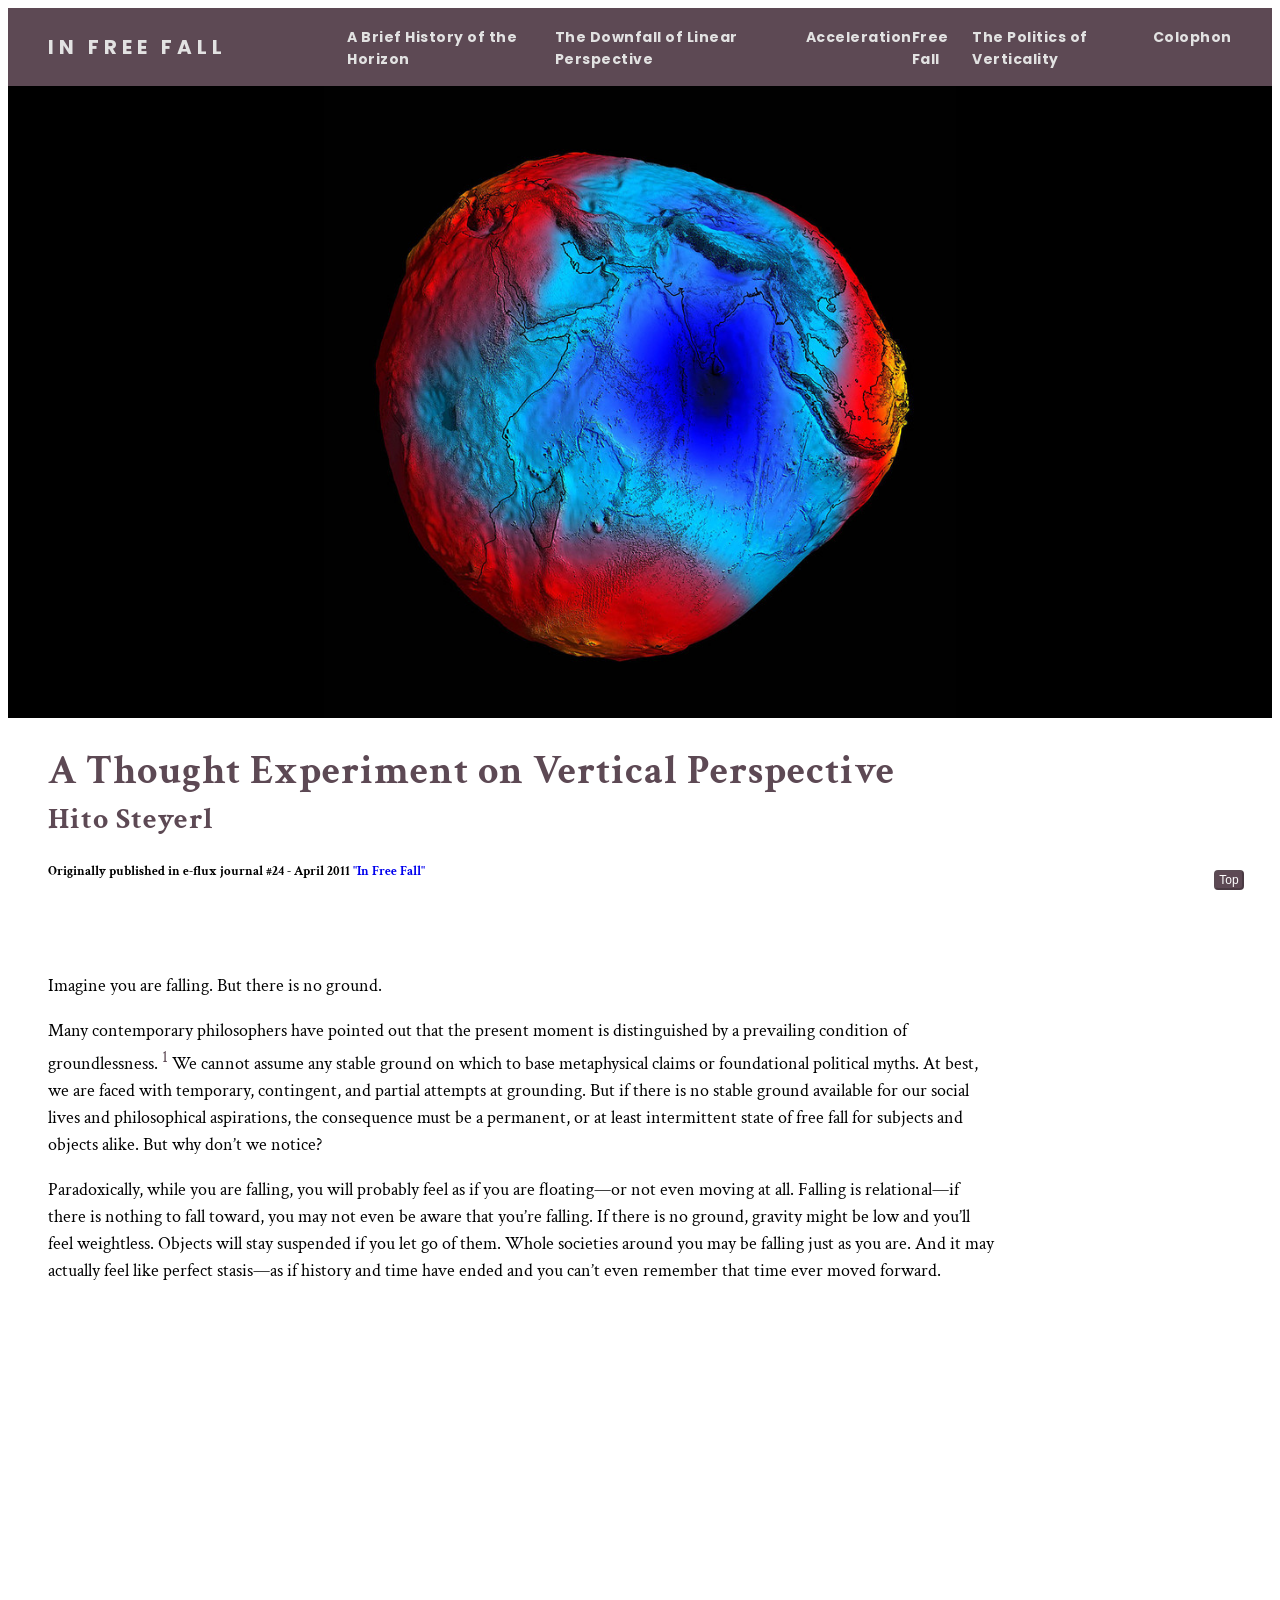
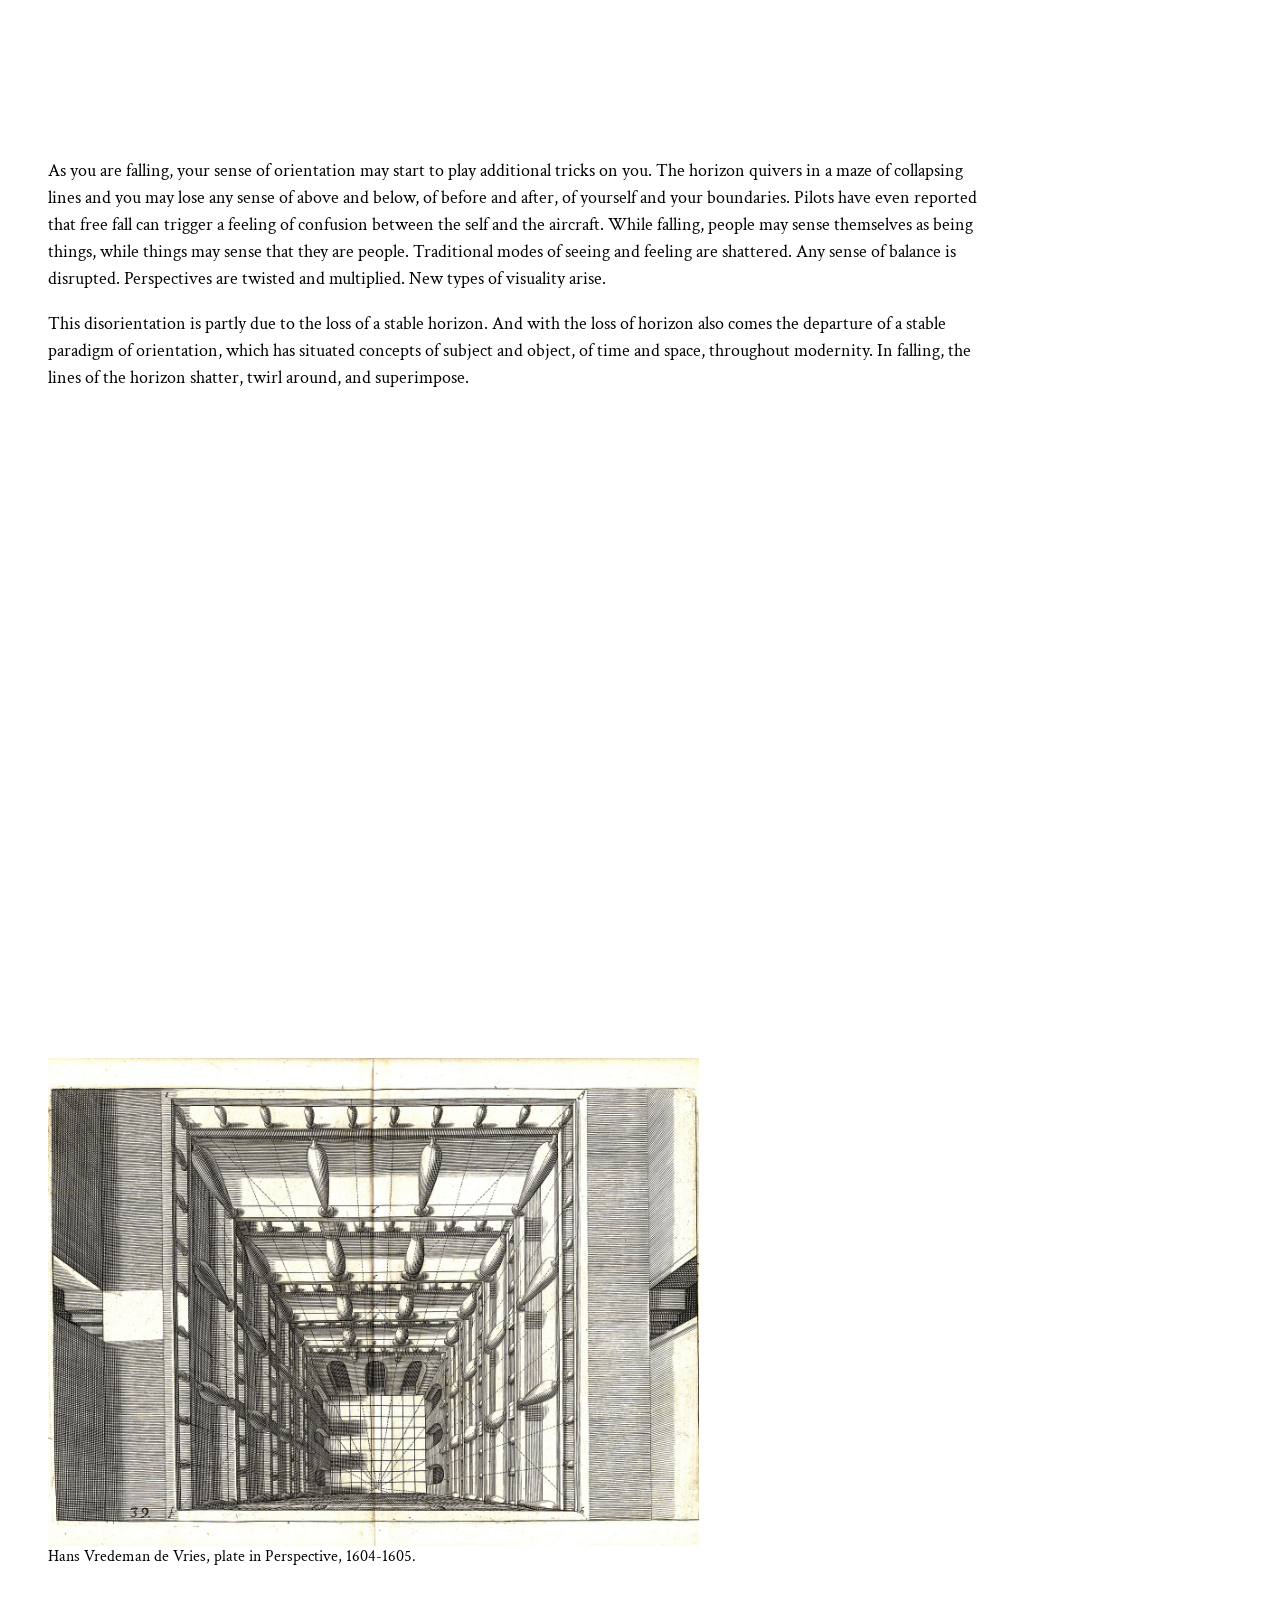
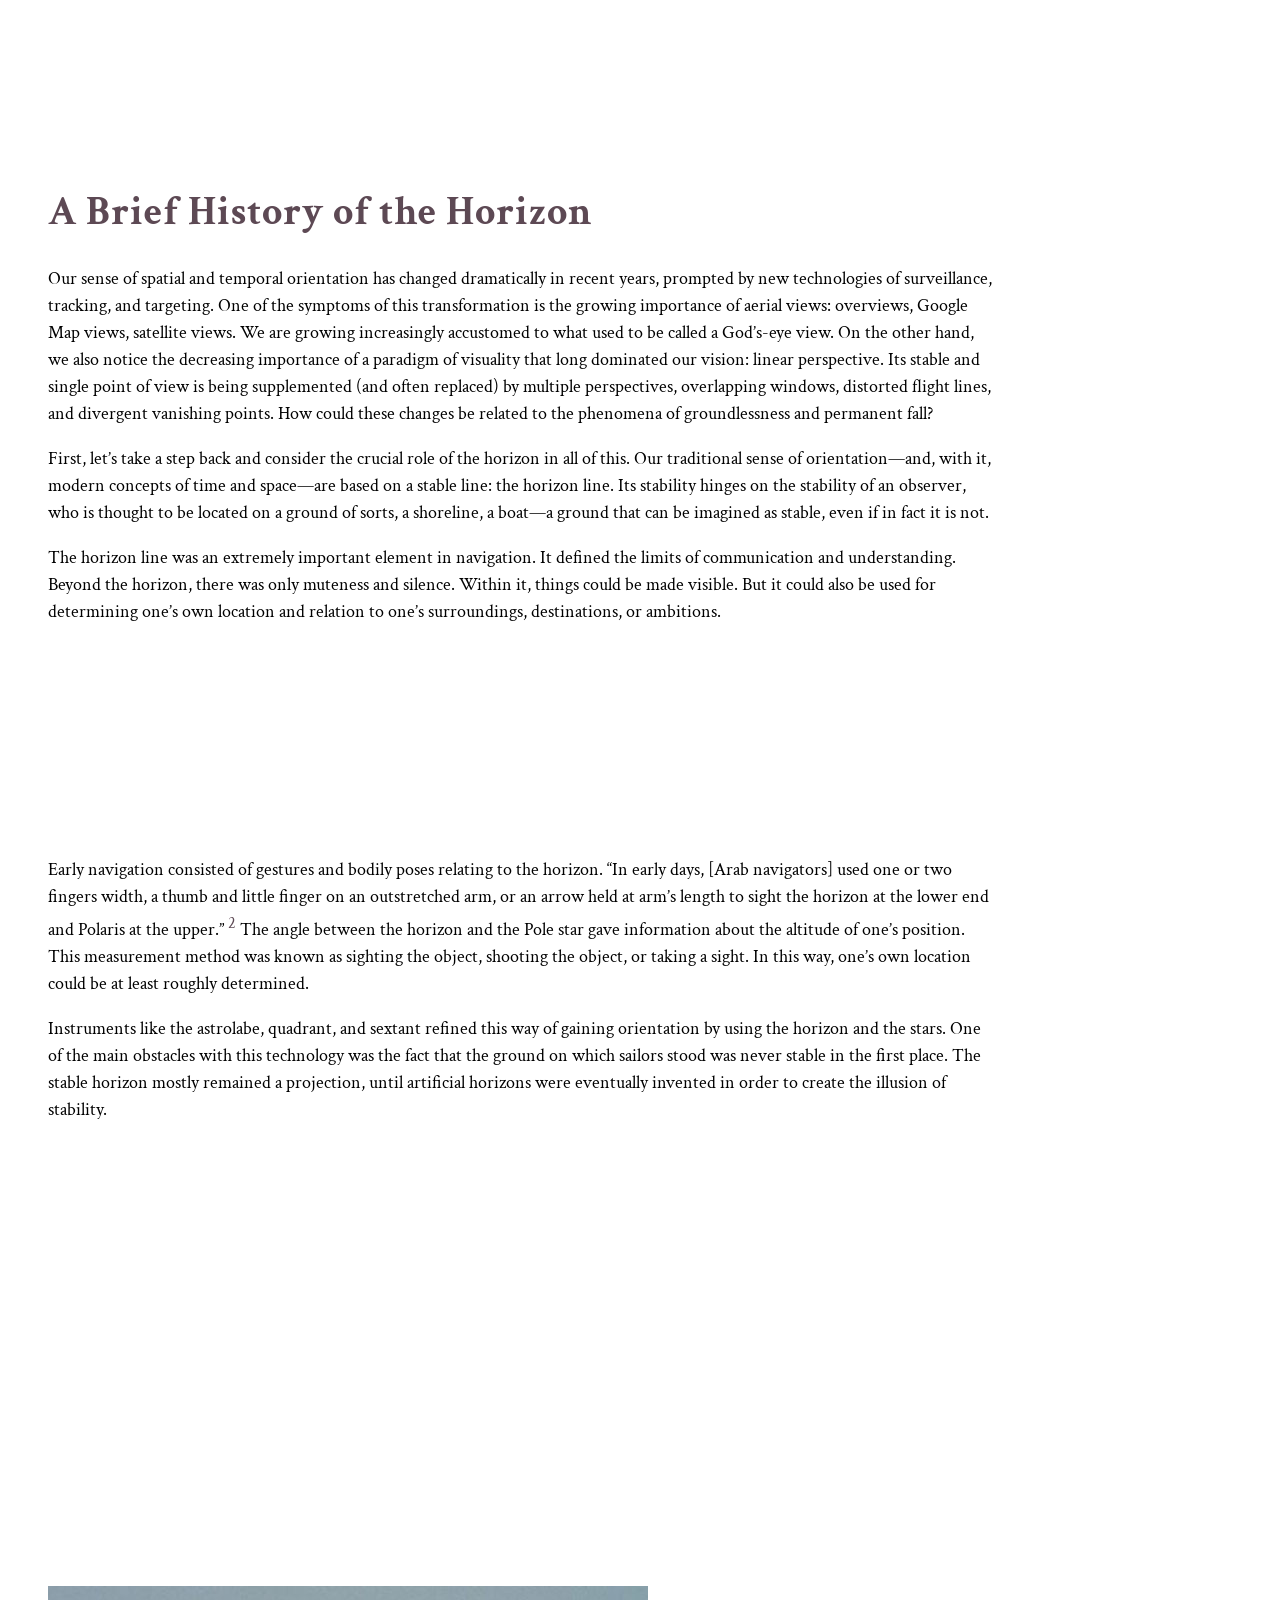
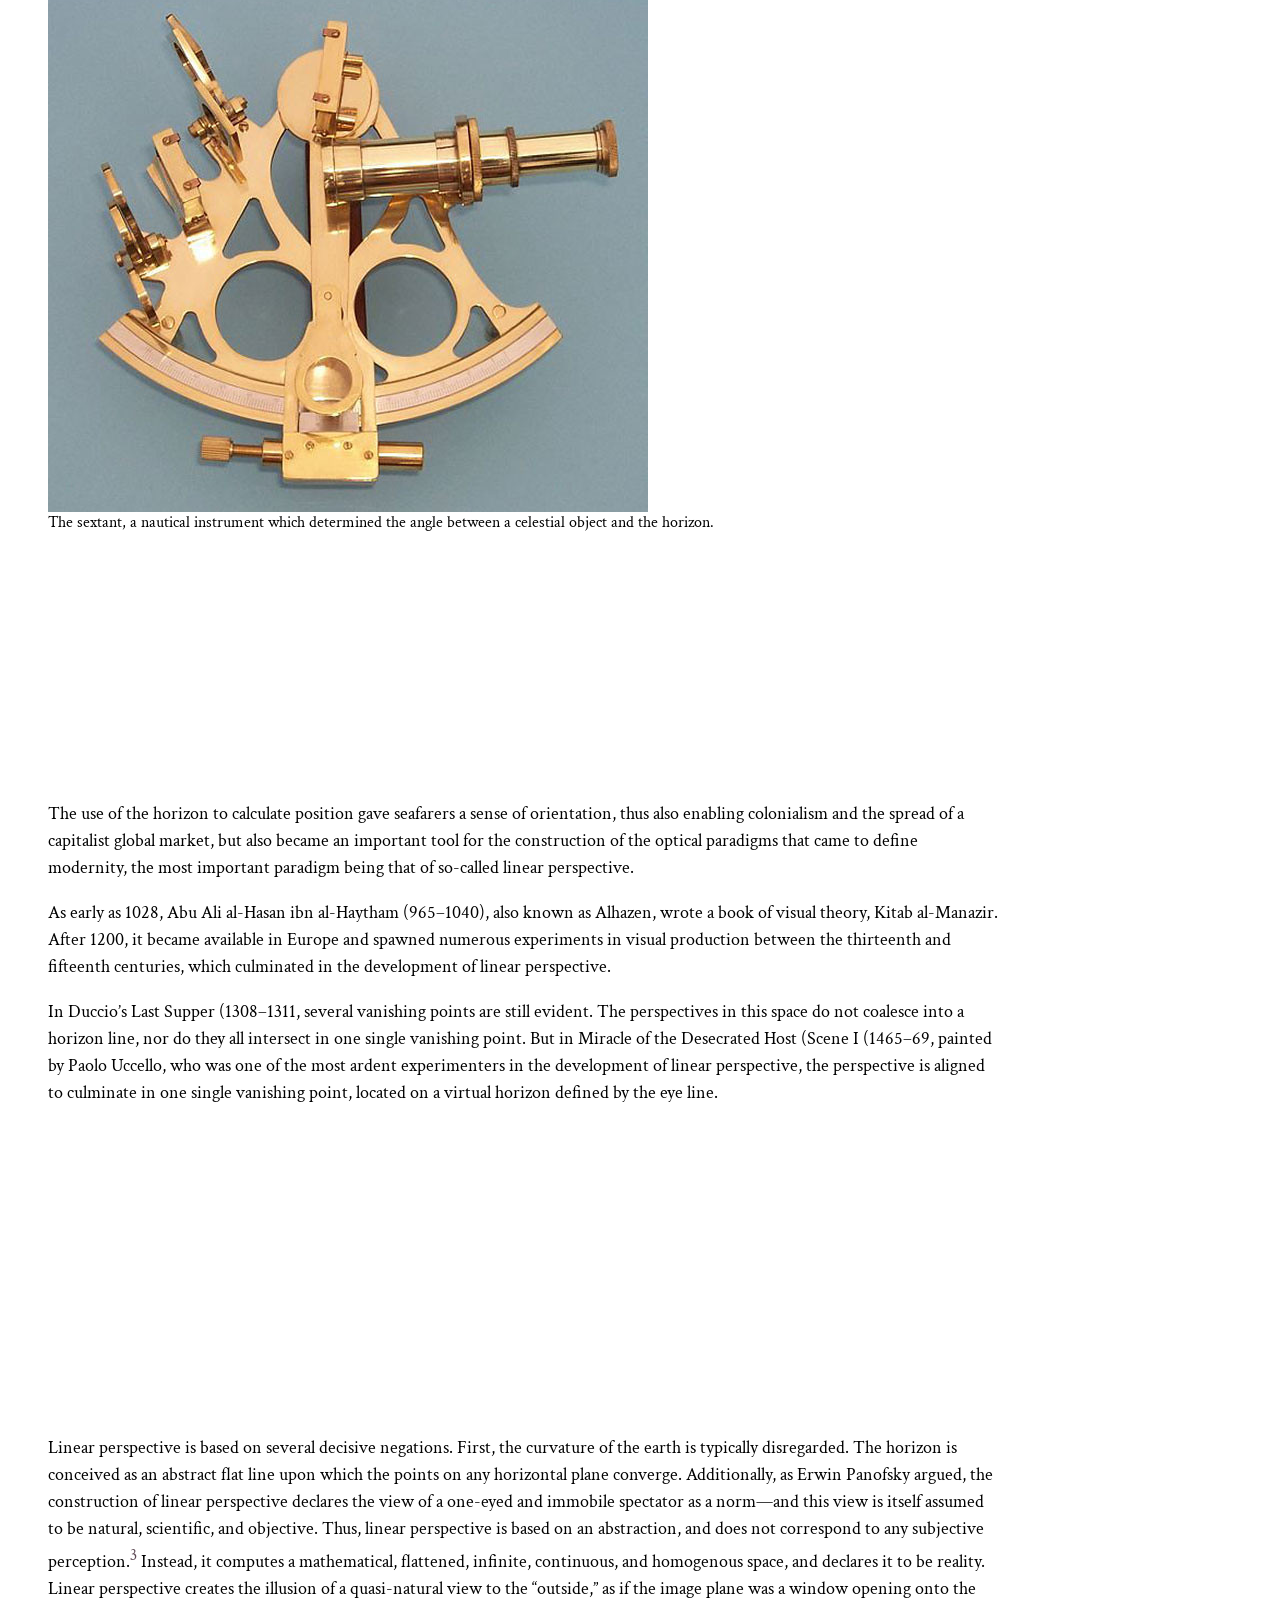
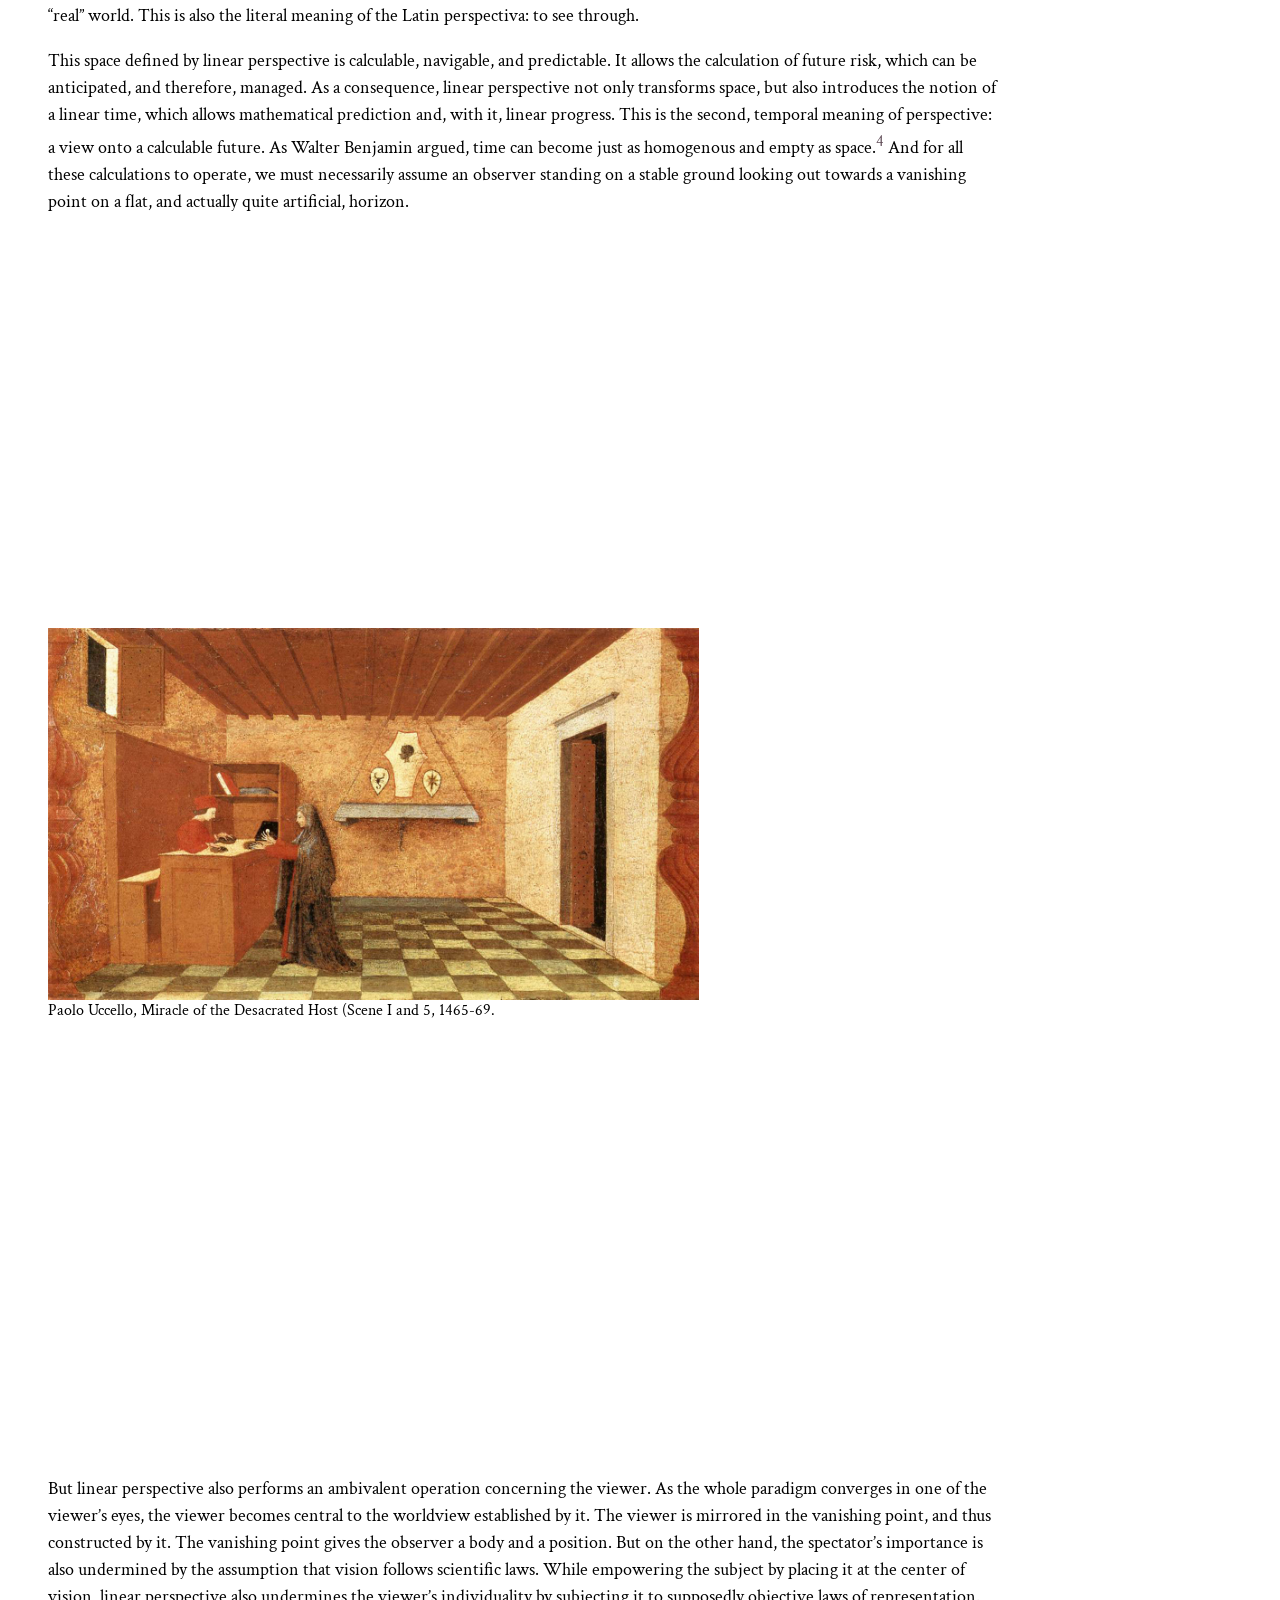
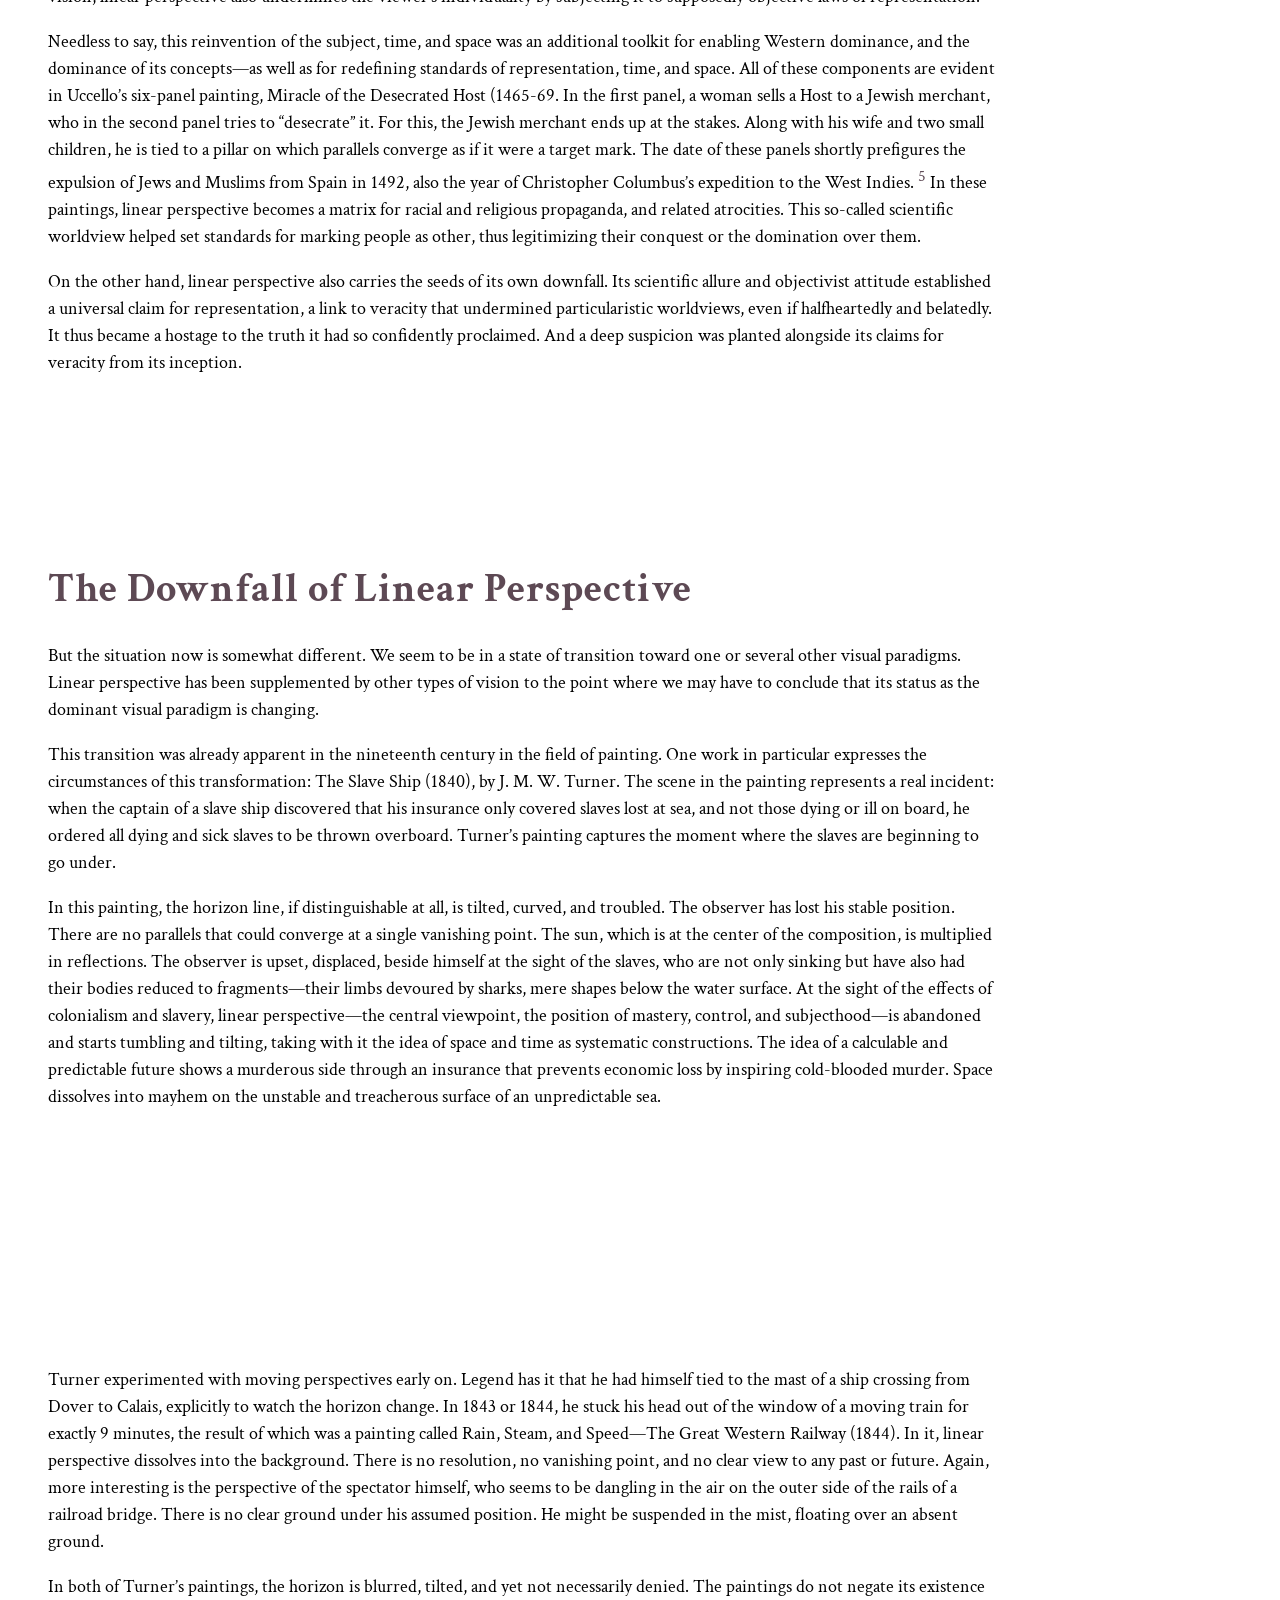
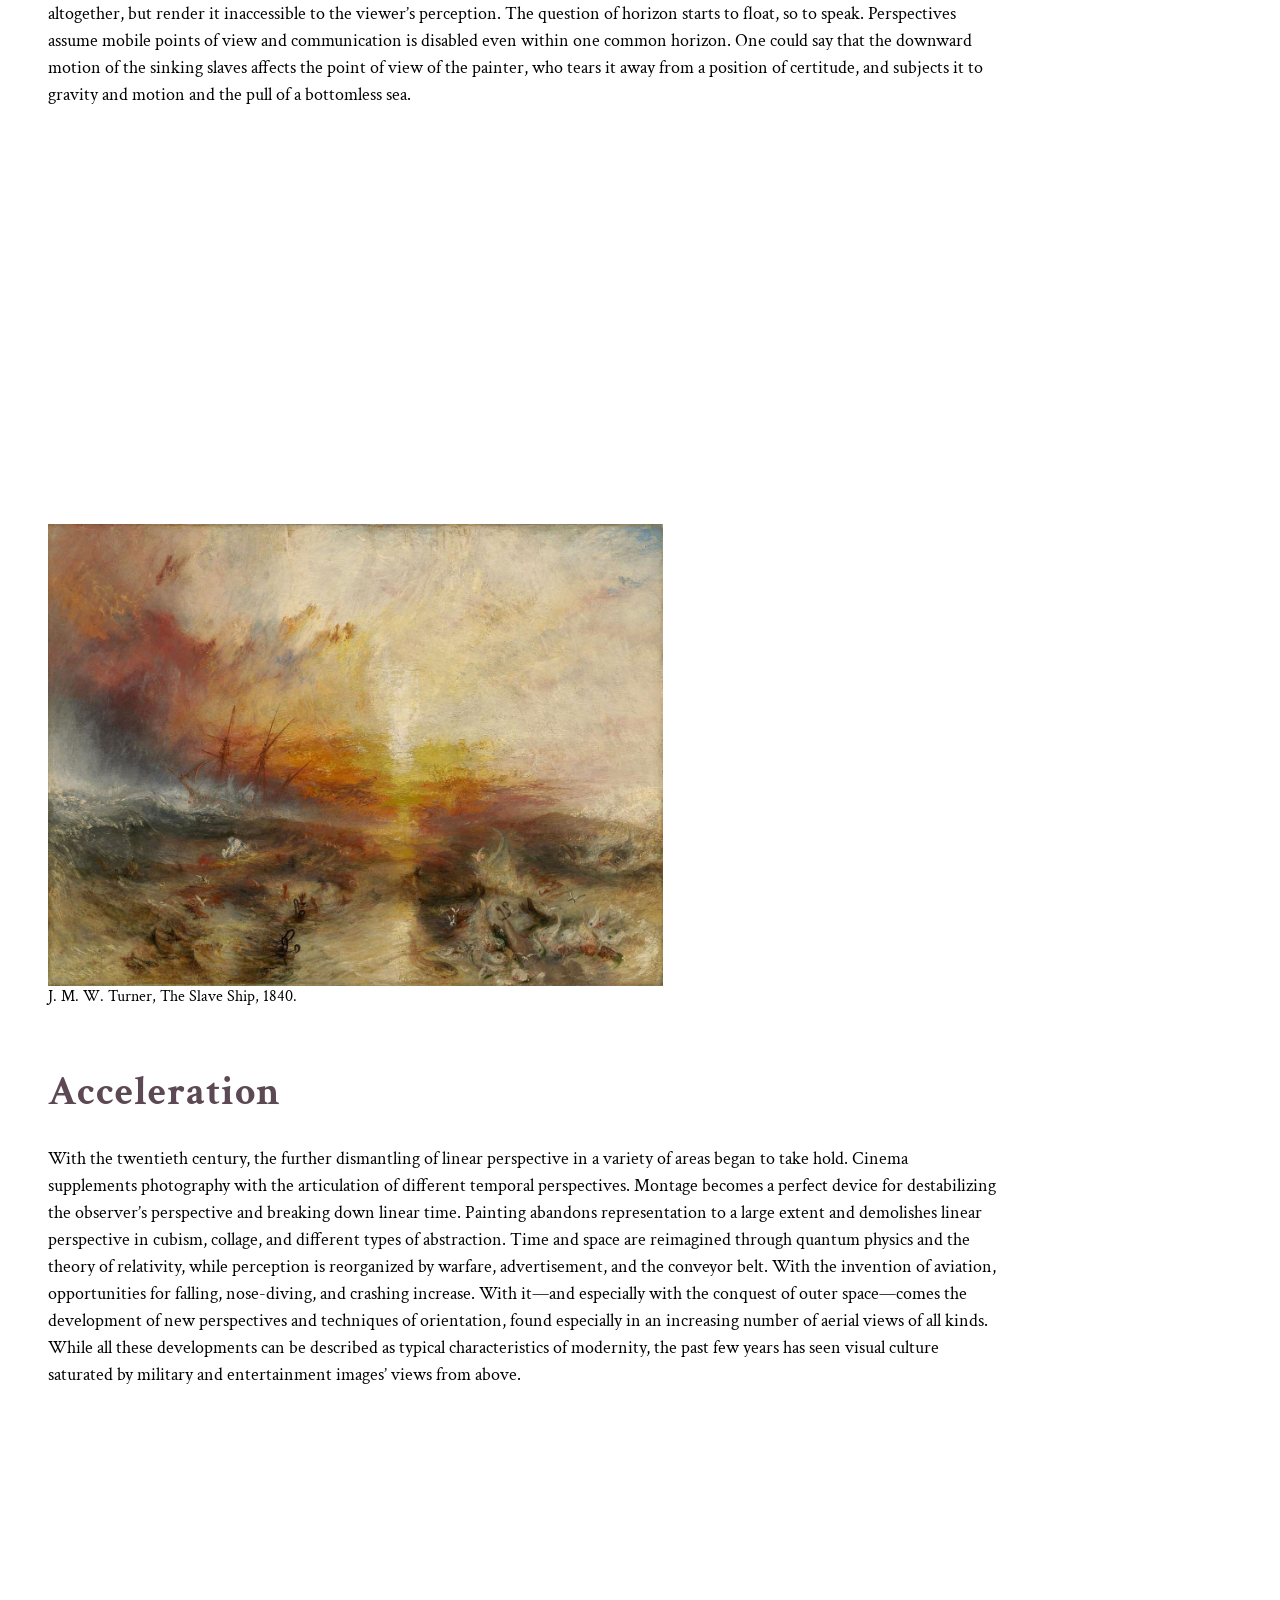
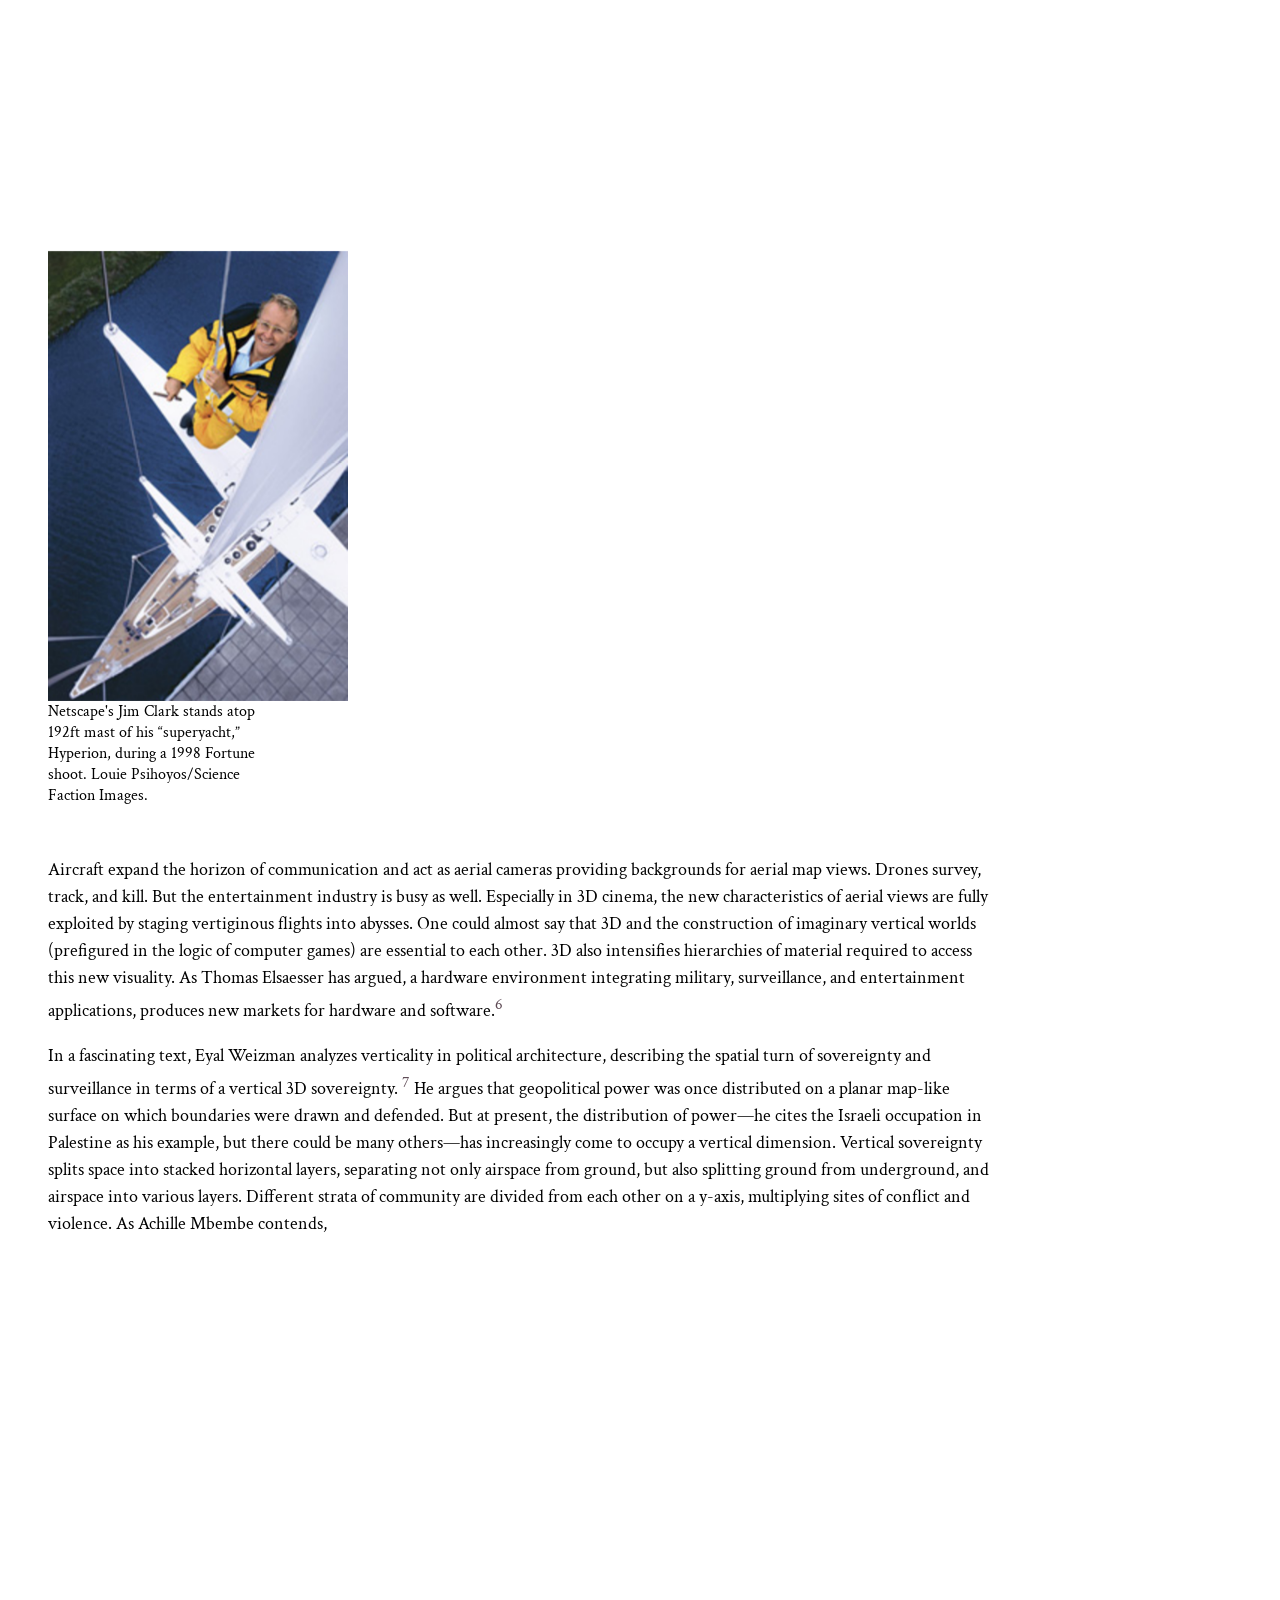
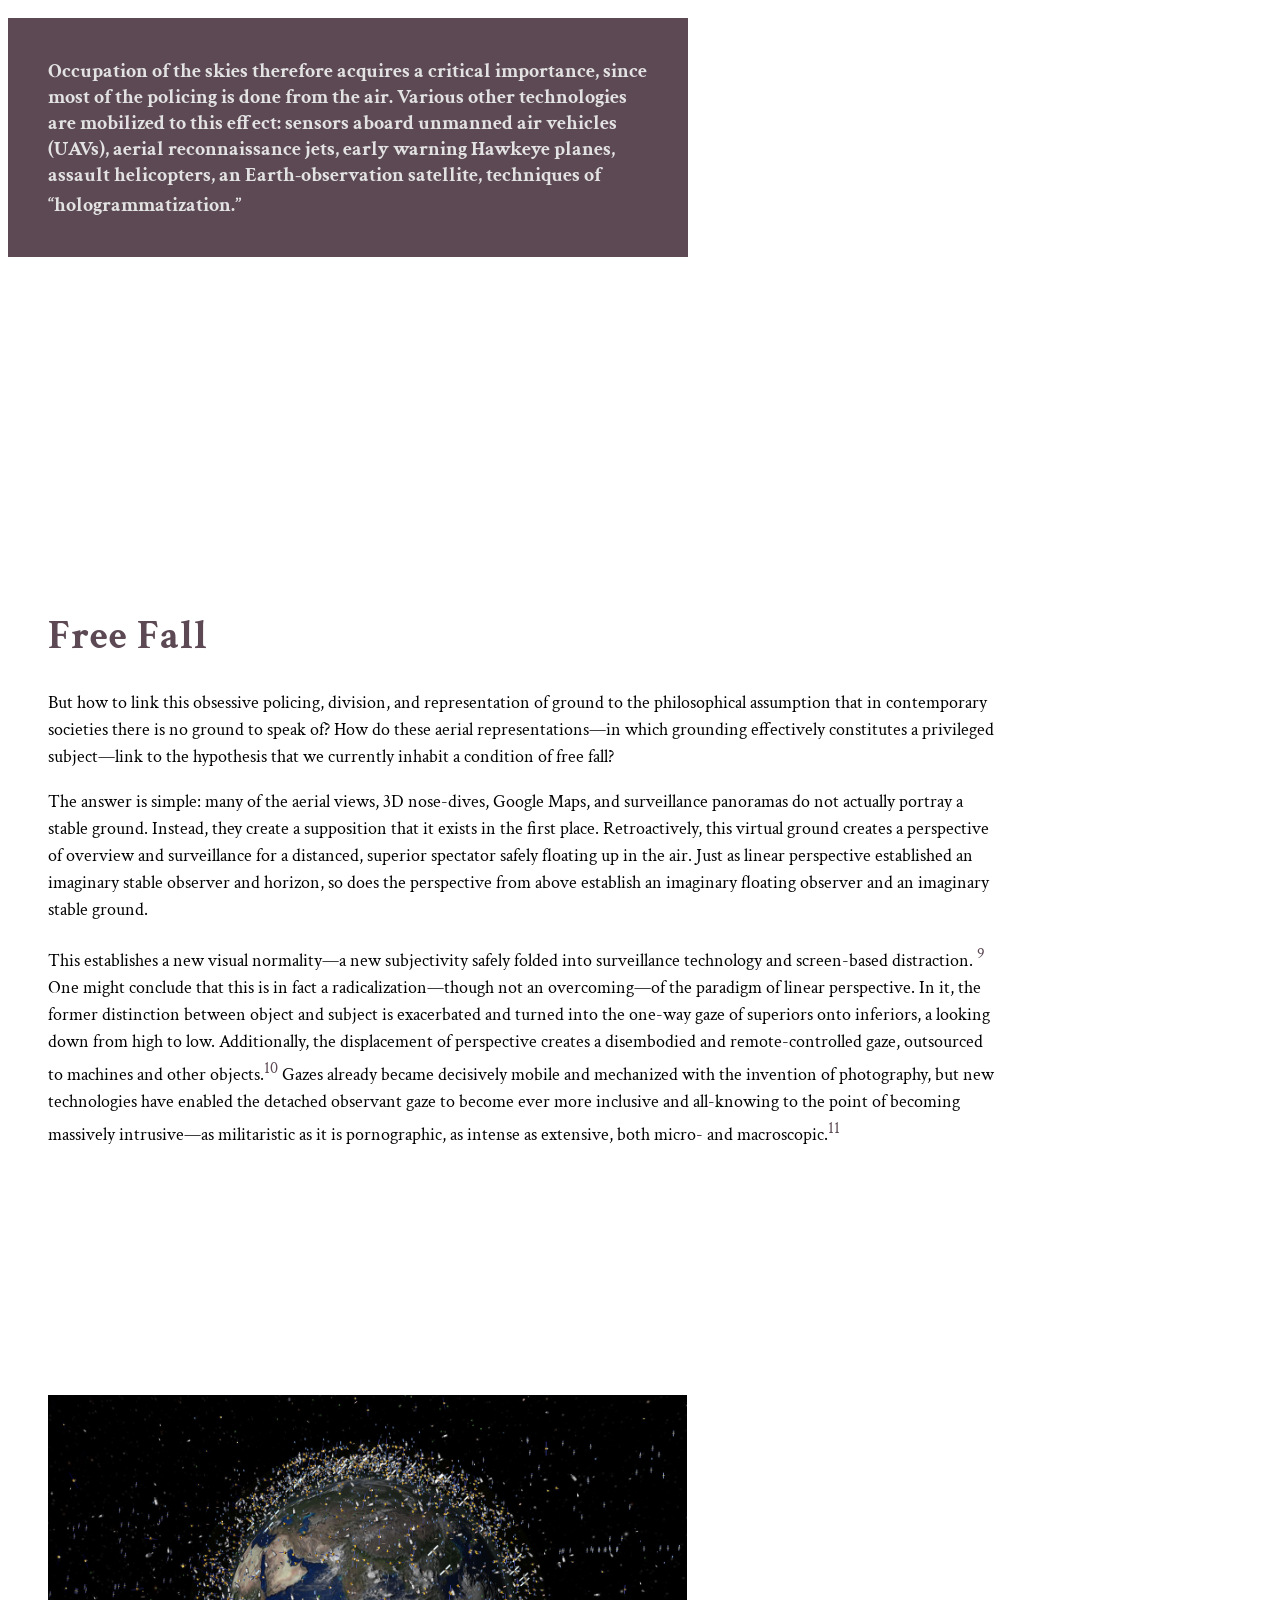
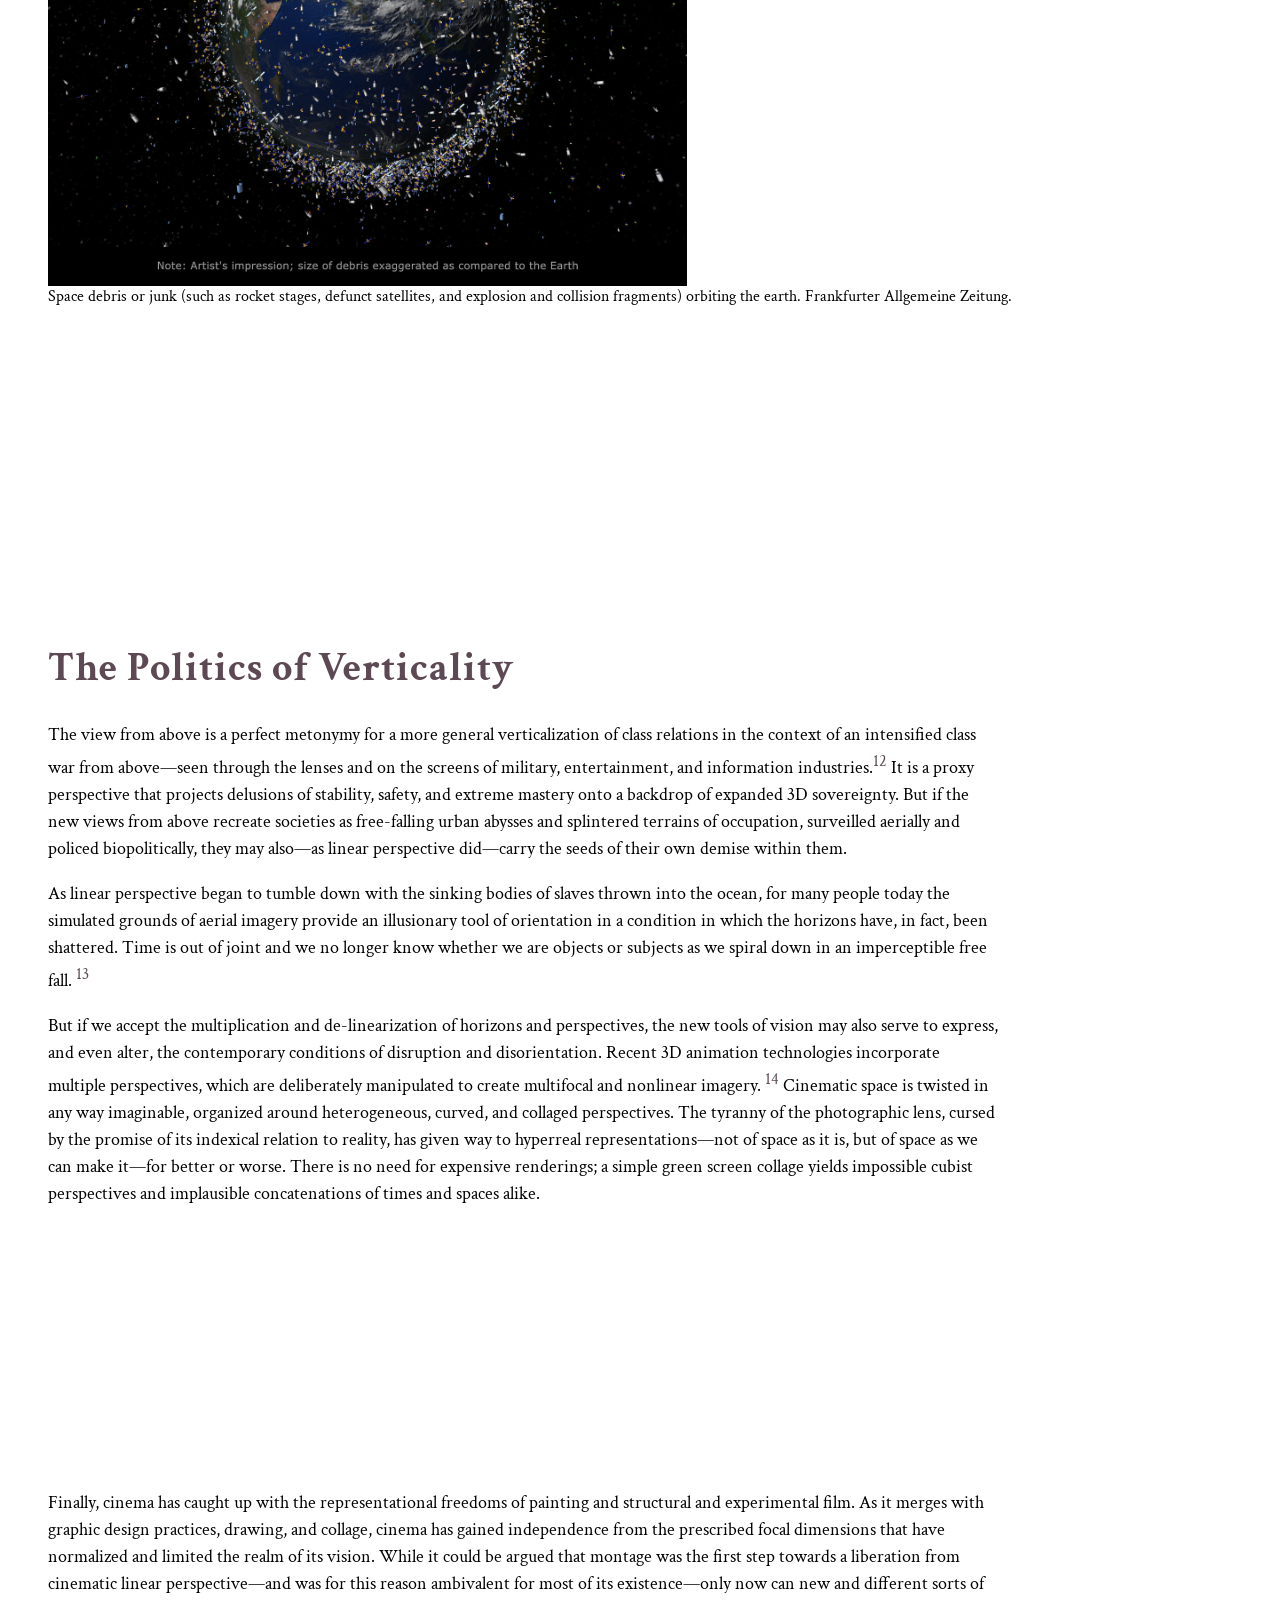
==== index.html @ 4502cd87 "bug fixed" ====
<html lang="en">

<head>
    <meta charset="UTF-8">
    <meta name="viewport" content="width=device-width, initial-scale=1.0">
    <title>In Free Fall</title>
    <link rel="stylesheet" href="./style.css">
    <link href="https://fonts.googleapis.com/css?family=Poppins&display=swap" rel="stylesheet">
    <link href="https://fonts.googleapis.com/css?family=Crimson+Text&display=swap" rel="stylesheet">


</head>

<body>
    <nav>
        <div class="logo">
            <h4 class="navigation"><a href="#toppage">IN FREE FALL</a></h4>
        </div>
        <ul class="nav-links">
            <!-- <li><a href="#toppage">Home</a></li> -->
            <li><a href="#history">A Brief History of the Horizon</a></li>
            <li><a href="#downfall">The Downfall of Linear Perspective</a></li>
            <li><a href="#acceleration">Acceleration</a></li>
            <li><a href="#freefall">Free Fall</a></li>
            <li><a href="#politics">The Politics of Verticality</a></li>
            <li><a href="#colophon">Colophon</a></li>
        </ul>
        <div class="burger">
            <div class="line1"></div>
            <div class="line2"></div>
            <div class="line3"></div>
        </div>
    </nav>
    <main>
        <div id="toppage"></div>
        <img class="earth" src="Images/earth.jpg" alt="earth" />
        <div class="titles">
            <h1 class="maintitle">A Thought Experiment on Vertical Perspective</h1>
            <h2>Hito Steyerl</h2>
            <h5>Originally published in e-flux ​journal #24 - April 2011
                <a class="web-link"
                    href=https://www.e-flux.com/journal/24/67860/in-free-fall-a-thought-experiment-on-vertical-perspective>"In
                    Free Fall"</a>
            </h5>
        </div>
        <div class="a1">
            <p>
                Imagine you are falling. But there is no ground.
            </p>
            <p>
                Many contemporary philosophers have pointed out that the present moment is distinguished by a prevailing
                condition of groundlessness.
                <a href="#footnotes" style="text-decoration: none;"><sup>1</sup></a>
                We cannot assume any stable ground on which to base metaphysical claims or foundational political myths.
                At best, we are faced with temporary, contingent,
                and partial attempts at grounding. But if there is no stable ground available for our social lives and
                philosophical aspirations, the consequence must be a permanent,
                or at least intermittent state of free fall for subjects and objects alike. But why don’t we notice?
            </p>
            <p>
                Paradoxically, while you are falling, you will probably feel as if you are floating—or not even moving
                at all. Falling is relational—if there is nothing to fall toward,
                you may not even be aware that you’re falling. If there is no ground, gravity might be low and you’ll
                feel weightless. Objects will stay suspended if you let go of them.
                Whole societies around you may be falling just as you are. And it may actually feel like perfect
                stasis—as if history and time have ended and you can’t even remember that
                time ever moved forward.
            </p>
        </div>
        <div class="a1-2">
            <p>
                As you are falling, your sense of orientation may start to play additional tricks on you. The horizon
                quivers in a maze of collapsing lines and you may lose any sense of
                above and below, of before and after, of yourself and your boundaries. Pilots have even reported that
                free fall can trigger a feeling of confusion between the self and the
                aircraft. While falling, people may sense themselves as being things, while things may sense that they
                are people. Traditional modes of seeing and feeling are shattered.
                Any sense of balance is disrupted. Perspectives are twisted and multiplied. New types of visuality
                arise.
            </p>
            <p>
                This disorientation is partly due to the loss of a stable horizon. And with the loss of horizon also
                comes the departure of a stable paradigm of orientation, which has situated
                concepts of subject and object, of time and space, throughout modernity. In falling, the lines of the
                horizon shatter, twirl around, and superimpose.
            </p>
        </div>
        <div class="perspective">
            <figure>
                <img class="drawingper" src="Images/perspective.jpg" />
                <figcaption>Hans Vredeman de Vries, plate in Perspective, 1604-1605.</figcaption>
            </figure>
        </div>


        <div class="a2">
            <h1 id="history">A Brief History of the Horizon</h1>
            <p>
                Our sense of spatial and temporal orientation has changed dramatically in recent years, prompted by new
                technologies of surveillance, tracking, and targeting. One of the symptoms
                of this transformation is the growing importance of aerial views: overviews, Google Map views, satellite
                views. We are growing increasingly accustomed to what used to be called a
                God’s-eye view. On the other hand, we also notice the decreasing importance of a paradigm of visuality
                that long dominated our vision: linear perspective. Its stable and single
                point of view is being supplemented (and often replaced) by multiple perspectives, overlapping windows,
                distorted flight lines, and divergent vanishing points. How could these
                changes be related to the phenomena of groundlessness and permanent fall?
            </p>
            <p>
                First, let’s take a step back and consider the crucial role of the horizon in all of this. Our
                traditional sense of orientation—and, with it, modern concepts of time and space—are
                based on a stable line: the horizon line. Its stability hinges on the stability of an observer, who is
                thought to be located on a ground of sorts, a shoreline, a boat—a ground that
                can be imagined as stable, even if in fact it is not.
            </p>
            <p>
                The horizon line was an extremely important element in navigation. It defined the limits of
                communication and understanding. Beyond the horizon, there was only muteness and silence.
                Within it, things could be made visible. But it could also be used for determining one’s own location
                and relation to one’s surroundings, destinations, or ambitions.
            </p>
        </div>
        <div class="a2-2">
            <p>
                Early navigation consisted of gestures and bodily poses relating to the horizon. “In early days, [Arab
                navigators] used one or two fingers width, a thumb and little finger on an outstretched
                arm, or an arrow held at arm’s length to sight the horizon at the lower end and Polaris at the upper.”
                <a href="#footnotes" style="text-decoration: none;"><sup>2</sup></a> The angle between the horizon and
                the Pole star gave information
                about the altitude of
                one’s position. This measurement method was known as sighting the object, shooting the object, or taking
                a
                sight. In this way, one’s own location could be at least roughly determined.
            </p>
            <p>
                Instruments like the astrolabe, quadrant, and sextant refined this way of gaining orientation by using
                the
                horizon and the stars. One of the main obstacles with this technology was the fact
                that the ground on which sailors stood was never stable in the first place. The stable horizon mostly
                remained a projection, until artificial horizons were eventually invented in order to
                create the illusion of stability.
            </p>
        </div>

        <div class="sextant">
            <figure>
                <img src="Images/sextant.jpg" />
                <figcaption>The sextant, a nautical instrument which determined the angle between a celestial object and
                    the horizon. </figcaption>
            </figure>
        </div>

        <div class="a2-3">
            <p>
                The use of the horizon to calculate position gave seafarers a sense of orientation, thus also enabling
                colonialism and the spread of a capitalist global market, but also became an important
                tool for the construction of the optical paradigms that came to define modernity, the most important
                paradigm being that of so-called linear perspective.
            </p>
            <p>
                As early as 1028, Abu Ali al-Hasan ibn al-Haytham (965–1040), also known as Alhazen, wrote a book of
                visual theory, Kitab al-Manazir. After 1200, it became available in Europe and spawned numerous
                experiments in visual production between the thirteenth and fifteenth centuries, which culminated in the
                development of linear perspective.
            </p>
            <p>
                In Duccio’s Last Supper (1308–1311, several vanishing points are still evident. The perspectives in this
                space do not coalesce into a horizon line, nor do they all intersect in one single vanishing point.
                But in Miracle of the Desecrated Host (Scene I (1465–69, painted by Paolo Uccello, who was one of the
                most ardent experimenters in the development of linear perspective, the perspective is aligned to
                culminate
                in one single vanishing point, located on a virtual horizon defined by the eye line.
            </p>
        </div>
        <div class="a2-4">
            <p>
                Linear perspective is based on several decisive negations. First, the curvature of the earth is
                typically disregarded. The horizon is conceived as an abstract flat line upon which the points on any
                horizontal
                plane converge. Additionally, as Erwin Panofsky argued, the construction of linear perspective declares
                the view of a one-eyed and immobile spectator as a norm—and this view is itself assumed to be natural,
                scientific, and objective. Thus, linear perspective is based on an abstraction, and does not correspond
                to any subjective perception.<a href="#footnotes" style="text-decoration: none;"><sup>3</sup></a>
                Instead, it computes a mathematical,
                flattened, infinite, continuous, and
                homogenous space, and declares it to be reality. Linear perspective creates the illusion of a
                quasi-natural view to the “outside,” as if the image plane was a window opening onto the “real” world.
                This is also
                the literal meaning of the Latin perspectiva: to see through.
            </p>

            <p>
                This space defined by linear perspective is calculable, navigable, and predictable. It allows the
                calculation of future risk, which can be anticipated, and therefore, managed. As a consequence, linear
                perspective not only transforms space, but also introduces the notion of a linear time, which allows
                mathematical prediction and, with it, linear progress. This is the second, temporal meaning of
                perspective: a view onto a calculable future. As Walter Benjamin argued, time can become just as
                homogenous and empty as space.<a href="#footnotes" style="text-decoration: none;"><sup>4</sup></a> And
                for all these calculations to
                operate, we must necessarily assume an
                observer standing on a stable ground looking out towards a vanishing point on a flat, and actually quite
                artificial, horizon.
            </p>
        </div>

        <div class="uccello">
            <figure>
                <img class="painting" src="Images/Uccello.jpg" />
                <figcaption style="background: white;">Paolo Uccello, Miracle of the Desacrated Host (Scene I and 5,
                    1465-69. </figcaption>
            </figure>
        </div>

        <div class="a2-5">
            <p>
                But linear perspective also performs an ambivalent operation concerning the viewer. As the whole
                paradigm converges in one of the viewer’s eyes, the viewer becomes central to the worldview established
                by it. The viewer is mirrored in the vanishing point, and thus constructed by it. The vanishing point
                gives the observer a body and a position. But on the other hand, the spectator’s importance is also
                undermined by the assumption that vision follows scientific laws. While empowering the subject by
                placing it at the center of vision, linear perspective also undermines the viewer’s individuality by
                subjecting it to supposedly objective laws of representation.
            </p>
            <p>
                Needless to say, this reinvention of the subject, time, and space was an additional toolkit for enabling
                Western dominance, and the dominance of its concepts—as well as for redefining standards of
                representation, time, and space. All of these components are evident in Uccello’s six-panel painting,
                Miracle of the Desecrated Host (1465-69. In the first panel, a woman sells a Host to a Jewish merchant,
                who in the second panel tries to “desecrate” it. For this, the Jewish merchant ends up at the stakes.
                Along with his wife and two small children, he is tied to a pillar on which parallels converge as if it
                were a target mark. The date of these panels shortly prefigures the expulsion of Jews and Muslims from
                Spain in 1492, also the year of Christopher Columbus’s expedition to the West Indies.
                <a href="#footnotes" style="text-decoration: none;"><sup>5</sup></a> In these paintings,
                linear perspective becomes a matrix for racial and religious propaganda, and related atrocities. This
                so-called scientific worldview helped set standards for marking people as other, thus legitimizing their
                conquest or the domination over them.
            </p>
            <p>
                On the other hand, linear perspective also carries the seeds of its own downfall. Its scientific allure
                and objectivist attitude established a universal claim for representation, a link to veracity that
                undermined
                particularistic worldviews, even if halfheartedly and belatedly. It thus became a hostage to the truth
                it had so confidently proclaimed. And a deep suspicion was planted alongside its claims for veracity
                from its inception.
            </p>
        </div>

        <div class="a3">
            <h1 id="downfall">The Downfall of Linear Perspective </h1>
            <p>
                But the situation now is somewhat different. We seem to be in a state of transition toward one or
                several other visual paradigms. Linear perspective has been supplemented by other types of vision to
                the point
                where we may have to conclude that its status as the dominant visual paradigm is changing.
            </p>
            <p>
                This transition was already apparent in the nineteenth century in the field of painting. One work in
                particular expresses the circumstances of this transformation: The Slave Ship (1840), by J. M. W.
                Turner.
                The scene in the painting represents a real incident: when the captain of a slave ship discovered
                that his insurance only covered slaves lost at sea, and not those dying or ill on board, he ordered
                all dying
                and sick slaves to be thrown overboard. Turner’s painting captures the moment where the slaves are
                beginning to go under.
            </p>
            <p>
                In this painting, the horizon line, if distinguishable at all, is tilted, curved, and troubled. The
                observer has lost his stable position. There are no parallels that could converge at a single
                vanishing point.
                The sun, which is at the center of the composition, is multiplied in reflections. The observer is
                upset, displaced, beside himself at the sight of the slaves, who are not only sinking but have also
                had their
                bodies reduced to fragments—their limbs devoured by sharks, mere shapes below the water surface. At
                the sight of the effects of colonialism and slavery, linear perspective—the central viewpoint, the
                position
                of mastery, control, and subjecthood—is abandoned and starts tumbling and tilting, taking with it
                the idea of space and time as systematic constructions. The idea of a calculable and predictable
                future shows
                a murderous side through an insurance that prevents economic loss by inspiring cold-blooded murder.
                Space dissolves into mayhem on the unstable and treacherous surface of an unpredictable sea.
            </p>
        </div>
        <div class="a3-2">
            <p>
                Turner experimented with moving perspectives early on. Legend has it that he had himself tied to the
                mast of a ship crossing from Dover to Calais, explicitly to watch the horizon change. In 1843 or
                1844,
                he stuck his head out of the window of a moving train for exactly 9 minutes, the result of which was
                a painting called Rain, Steam, and Speed—The Great Western Railway (1844). In it, linear perspective
                dissolves into the background. There is no resolution, no vanishing point, and no clear view to any
                past or future. Again, more interesting is the perspective of the spectator himself, who seems to be
                dangling
                in the air on the outer side of the rails of a railroad bridge. There is no clear ground under his
                assumed position. He might be suspended in the mist, floating over an absent ground.
            </p>
            <p>
                In both of Turner’s paintings, the horizon is blurred, tilted, and yet not necessarily denied. The
                paintings do not negate its existence altogether, but render it inaccessible to the viewer’s
                perception.
                The question of horizon starts to float, so to speak. Perspectives assume mobile points of view and
                communication is disabled even within one common horizon. One could say that the downward motion of
                the
                sinking slaves affects the point of view of the painter, who tears it away from a position of
                certitude, and subjects it to gravity and motion and the pull of a bottomless sea.
            </p>
        </div>
        <div class="slave">

            <figure>
                <img class="ship" src="Images/slaveship.jpg" />
                <figcaption>J. M. W. Turner, The Slave Ship, 1840.</figcaption>
            </figure>

        </div>

        <div class="a4">

            <h1 id="acceleration">Acceleration</h1>
            <p>
                With the twentieth century, the further dismantling of linear perspective in a variety of areas
                began to take hold. Cinema supplements photography with the articulation of different temporal
                perspectives.
                Montage becomes a perfect device for destabilizing the observer’s perspective and breaking down
                linear time. Painting abandons representation to a large extent and demolishes linear perspective in
                cubism,
                collage, and different types of abstraction. Time and space are reimagined through quantum physics
                and the theory of relativity, while perception is reorganized by warfare, advertisement, and the
                conveyor belt.
                With the invention of aviation, opportunities for falling, nose-diving, and crashing increase. With
                it—and especially with the conquest of outer space—comes the development of new perspectives and
                techniques of
                orientation, found especially in an increasing number of aerial views of all kinds. While all these
                developments can be described as typical characteristics of modernity, the past few years has seen
                visual
                culture saturated by military and entertainment images’ views from above.
            </p>
        </div>
        <div class="clark">
            <figure>
                <img class="clark" src="Images/jimclark.jpg" />
                <figcaption>Netscape's Jim Clark stands atop 192ft mast of his “superyacht,” Hyperion, during a 1998
                    Fortune shoot.
                    Louie Psihoyos/Science Faction Images.</figcaption>
            </figure>
        </div>
        <div class="a4-2">
            <p>
                Aircraft expand the horizon of communication and act as aerial cameras providing backgrounds for
                aerial map views. Drones survey, track, and kill. But the entertainment industry is busy as well.
                Especially in
                3D cinema, the new characteristics of aerial views are fully exploited by staging vertiginous
                flights into abysses. One could almost say that 3D and the construction of imaginary vertical worlds
                (prefigured in
                the logic of computer games) are essential to each other. 3D also intensifies hierarchies of
                material required to access this new visuality. As Thomas Elsaesser has argued, a hardware
                environment integrating
                military, surveillance, and entertainment applications, produces new markets for hardware and
                software.<a href="#footnotes" style="text-decoration: none;"><sup>6</sup></a>
            </p>
            <p>
                In a fascinating text, Eyal Weizman analyzes verticality in political architecture, describing the
                spatial turn of sovereignty and surveillance in terms of a vertical 3D sovereignty.
                <a href="#footnotes" style="text-decoration: none;"><sup>7</sup></a> He argues that geopolitical
                power was once distributed on a planar map-like surface on which boundaries were drawn and defended.
                But at present, the distribution of power—he cites the Israeli occupation in Palestine as his
                example, but
                there could be many others—has increasingly come to occupy a vertical dimension. Vertical
                sovereignty splits space into stacked horizontal layers, separating not only airspace from ground,
                but also splitting
                ground from underground, and airspace into various layers. Different strata of community are divided
                from each other on a
                y-axis, multiplying sites of conflict and violence. As Achille Mbembe contends,
            </p>
        </div>
        <blockquote class="quote">
            Occupation of the skies therefore acquires a critical importance, since most of the policing is done
            from the air. Various other technologies are mobilized to this effect: sensors aboard unmanned air
            vehicles
            (UAVs), aerial reconnaissance jets, early warning Hawkeye planes, assault helicopters, an
            Earth-observation satellite, techniques of “hologrammatization.”
            <a href="#footnotes" style="text-decoration: none;"><sup>8</sup></a>
        </blockquote>

        </div>

        <div class="a5">

            <h1 id="freefall">Free Fall</h1>
            <p>
                But how to link this obsessive policing, division, and representation of ground to the philosophical
                assumption that in contemporary societies there is no ground to speak of? How do these aerial
                representations—in
                which grounding effectively constitutes a privileged subject—link to the hypothesis that we
                currently inhabit a condition of free fall?
            </p>
            <p>
                The answer is simple: many of the aerial views, 3D nose-dives, Google Maps, and surveillance
                panoramas do not actually portray a stable ground. Instead, they create a supposition that it exists
                in the first place.
                Retroactively, this virtual ground creates a perspective of overview and surveillance for a
                distanced, superior spectator safely floating up in the air. Just as linear perspective established
                an imaginary stable
                observer and horizon, so does the perspective from above establish an imaginary floating observer
                and an imaginary stable ground.
            </p>
            <p>
                This establishes a new visual normality—a new subjectivity safely folded into surveillance
                technology and screen-based distraction.
                <a href="#footnotes" style="text-decoration: none;"><sup>9</sup></a> One might conclude
                that this is in fact a radicalization—though not an overcoming—of
                the paradigm of linear perspective. In it, the former distinction between object and subject is
                exacerbated and turned into the one-way gaze of superiors onto inferiors, a looking down from high
                to low. Additionally,
                the displacement of perspective creates a disembodied and remote-controlled gaze, outsourced to
                machines and other objects.<a href="#footnotes" style="text-decoration: none;"><sup>10</sup></a> Gazes
                already became decisively
                mobile and mechanized with the invention of photography,
                but new technologies have enabled the detached observant gaze to become ever more inclusive and
                all-knowing to the point of becoming massively intrusive—as militaristic as it is pornographic, as
                intense as extensive,
                both micro- and macroscopic.<a href="#footnotes" style="text-decoration: none;"><sup>11</sup></a>
            </p>

        </div>

        <div class="spaceearth">
            <figure>
                <img class="spearth" src="Images/spaceearth.jpg" />
                <figcaption style="background: white;">Space debris or junk (such as rocket stages, defunct satellites,
                    and explosion and
                    collision fragments) orbiting the earth. Frankfurter Allgemeine Zeitung.</figcaption>
            </figure>

        </div>

        <div class="a6">


            <h1 id="politics">The Politics of Verticality</h1>
            <p>
                The view from above is a perfect metonymy for a more general verticalization of class relations in
                the context of an intensified class war from above—seen through the lenses and on the screens of
                military, entertainment,
                and information industries.<a href="#footnotes" style="text-decoration: none;"><sup>12</sup></a> It is a
                proxy perspective that
                projects delusions of stability, safety, and extreme mastery onto a backdrop of expanded 3D
                sovereignty. But if the new views from above recreate societies as
                free-falling urban abysses and splintered terrains of occupation, surveilled aerially and policed
                biopolitically, they may also—as linear perspective did—carry the seeds of their own demise within
                them.
            </p>
            <p>
                As linear perspective began to tumble down with the sinking bodies of slaves thrown into the ocean,
                for many people today the simulated grounds of aerial imagery provide an illusionary tool of
                orientation in a condition
                in which the horizons have, in fact, been shattered. Time is out of joint and we no longer know
                whether we are objects or subjects as we spiral down in an imperceptible free fall.
                <a href="#footnotes" style="text-decoration: none;"><sup>13</sup></a>
            </p>
            <p>
                But if we accept the multiplication and de-linearization of horizons and perspectives, the new tools
                of vision may also serve to express, and even alter, the contemporary conditions of disruption and
                disorientation.
                Recent 3D animation technologies incorporate multiple perspectives, which are deliberately
                manipulated to create multifocal and nonlinear imagery.
                <a href="#footnotes" style="text-decoration: none;"><sup>14</sup></a>
                Cinematic space is twisted in any way imaginable, organized around
                heterogeneous, curved, and collaged perspectives. The tyranny of the photographic lens, cursed by
                the promise of its indexical relation to reality, has given way to hyperreal representations—not of
                space as it is, but
                of space as we can make it—for better or worse. There is no need for expensive renderings; a simple
                green screen collage yields impossible cubist perspectives and implausible concatenations of times
                and spaces alike.
            </p>

        </div>
        <div class="a6-2">
            <p>
                Finally, cinema has caught up with the representational freedoms of painting and structural and
                experimental film. As it merges with graphic design practices, drawing, and collage, cinema has
                gained independence from
                the prescribed focal dimensions that have normalized and limited the realm of its vision. While it
                could be argued that montage was the first step towards a liberation from cinematic linear
                perspective—and was for this
                reason ambivalent for most of its existence—only now can new and different sorts of spatial vision
                be created. Similar things can be said about multiscreen projections, which create a dynamic viewing
                space, dispersing
                perspective and possible points of view. The viewer is no longer unified by such a gaze, but is
                rather dissociated and overwhelmed, drafted into the production of content. None of these projection
                spaces suppose a single
                unified horizon. Rather, many call for a multiple spectator, who must be created and recreated by
                ever-new articulations of the crowd.
                <a href="#footnotes" style="text-decoration: none;"><sup>15</sup></a>
            </p>
            <p>
                In many of these new visualities, what seemed like a helpless tumble into an abyss actually turns
                out to be a new representational freedom. And perhaps this helps us get over the last assumption
                implicit in this thought
                experiment: the idea that we need a ground in the first place. In his discussion of the vertiginous,
                Theodor W. Adorno scoffs at philosophy’s obsession with earth and origin, with a philosophy of
                belonging that obviously
                comes packaged within the most violent fear of the groundless and bottomless. For him, the
                vertiginous is not about the panicked loss of a ground imagined to be a safe haven of being:
            </p>

        </div>


        <blockquote class="quote">
            A cognition that is to bear fruit will throw itself to the objects à fond perdu [without hope]. The
            vertigo which this causes is an index veri; the shock of inclusiveness, the negative as which it
            cannot help appearing
            in the frame-covered, never-changing realm, is true for untruth only.
            <a href="#footnotes" style="text-decoration: none;"><sup>16</sup></a>
        </blockquote>

        <div class="a6-3">
            <p>
                A fall toward objects without reservation, embracing a world of forces and matter, which lacks any
                original stability and sparks the sudden shock of the open: a freedom that is terrifying, utterly
                deterritorializing,
                and always already unknown. Falling means ruin and demise as well as love and abandon, passion and
                surrender, decline and catastrophe. Falling is corruption as well as liberation, a condition that
                turns people into
                things and vice versa.<a href="#footnotes" style="text-decoration: none;"><sup>17</sup></a> It takes
                place in an opening we could endure or enjoy, embrace or suffer, or simply accept as reality.
            </p>
            <p>
                Finally, the perspective of free fall teaches us to consider a social and political dreamscape of
                radicalized class war from above, one that throws jaw-dropping social inequalities into sharp focus.
                But falling does
                not only mean falling apart, it can also mean a new certainty falling into place. Grappling with
                crumbling futures that propel us backwards onto an agonizing present, we may realize that the place
                we are falling toward
                is no longer grounded, nor is it stable. It promises no community, but a shifting formation.
            </p>

        </div>



        <div class="a7">
            <h2 id="colophon">Colophon</h2>
            <p>
                The text of In Free Fall: A Thought Experiment on Vertical Perspective is set in Crimson Text, a
                typeface designed by Sebastian Kosch and is inspired by the fantastic work of people like Jan
                Tschichold,
                Robert Slimbach and Jonathan Hoefler. Crimson Text is part of the Google Open Font Directory.
            </p>
            <p>
                This website was designed in Canada by Andrea Morreale for the purpose of a typography project at OCAD
                University.
            </p>
        </div>



        <div class="a8">
            <h2 class="afoot">Footnotes</h2>
            <div><a name="footnotes"></a></div>
            <p>
                1. Examples of so-called anti- and post-foundational philosophy are given in the preface to Oliver
                Marchart’s introductory volume Post-Foundational Political Thought: Political difference in Nancy,
                Lefort, Badiou and Laclau
                (Edinburgh:Edinburgh University Press, 1997, 1–10. Briefly speaking, such thought,as proffered by
                the
                philosophers under discussion, rejects the idea of a given and stable metaphysical ground and
                revolves
                around Heideggerian
                metaphors of abyss and ground, as well as the absence of ground. Ernesto Laclau describes the
                experience
                of contingency and groundlessness as a possible experience of freedom.
            </p>
            <p>
                2. Peter Ifland, “The History of the Sextant”; see
                http://www.mat.uc.pt/~helios/Mestre/Novemb00/H61iflan.htm.
            </p>
            <p>
                3. Erwin Panofsky, “Die Perspektive alssymbolische Form,” in Erwin Panofsky:Deutschsprachige
                Aufsätze
                II, ed. Wolfgang Kemp et al. (Berlin: AkademieVerlag, 1998), 664—758.
            </p>
            <p>
                4. Walter Benjamin, “Theses on the Philosophy ofHistory,” in Illuminations, trans. H.Zohn. (New
                York:
                Schocken Books, 1969), 261. See
                https://www.marxists.org/reference/archive/benjamin/1940/history.htm.
            </p>
            <p>
                5. Etienne Balibar and Immanuel Wallerstein, Race, Nation, Class: Ambiguous Identities(London and
                New
                York: Verso, 1991).
            </p>


            <p>
                6. The following quote by Elsaesser can be seenas blueprint for this paper, whose inspiration derives
                from an informal conversation with the author: “This means that stereoscopic images and the 3-D movie
                are part of the new paradigm, which is turning our information societyinto a control society and our
                visual culture into a surveillance culture. The movie industry, civil society and the military sector
                are all united in this surveillance paradigm, which, as part of a historic process, seeks to
                replace“monocular vision,” the way of seeing that has defined Western thought andaction for the last 500
                years.
                It is this means of seeing that gave rise to awide range of innovations like panel painting, colonial
                seafaring and Cartesianphilosophy, as well as the whole concept of projecting ideas, risks, chancesand
                courses of action into the future. Flight simulators and other types ofmilitary technology are part of a
                new effort to introduce 3-D as the standardmeans of perception—but the development goes even further
                to include surveillance. This encompasses an entire catalog of movements and behaviors,all of which are
                intrinsically connected to the monitoring, steering andobservation of ongoing processes, and which
                delegate or outsource what was oncereferred to as introspection, self-awareness and personal
                responsibility.”Thomas Elsaesser, “TheDimension of Depth and Objects Rushing Towards Us. Or: The Tail
                that Wags
                the Dog. A Discourse on Digital 3-D Cinema.”See
                http://www.edit-frankfurt.de/en/magazine/ausgabe-12010/the-dimension-of-depth/the-dimesion-of-depth-and-objects-rushing-towards-us.html.
            </p>

        </div>
        <div class="a8-2">
            <p>
                7. Eyal Weizman,“The Politics of Verticality.” See
                https://www.opendemocracy.net/ecology-politicsverticality/article_801.jsp.
            </p>
            <p>
                8. Achille Mbembe, “Necropolitics,” Public Culture vol. 15, no. 1 (Winter2003): 29. See
                http://www.jhfc.duke.edu/icuss/pdfs/Mbembe.pdf.
            </p>
            <p>
                9. Dieter Roelstraete and Jennifer Allen both describe this new normality from different perspectives in
                very good texts. Dieter Roelstraete “(Jena Revisited) Ten Tentative Tenets,” e-flux journal,
                issue 16 (May, 2010). See →https://www.e-flux.com/journal/view/137; and Jennifer Allen, “That Eye, The
                Sky,” Frieze 132 (June–August 2010).
            </p>
            <p>
                10. Lisa Parks, Cultures in Orbit: Satellites and the Televisual (Durham, NC: DukeUniversity Press,
                2005).
            </p>
            <p>
                11. In fact, the perspective of the floating camera belongs to a dead man. Most recently, a
                dehumanization (or posthumanization) of the gaze is perhaps nowhere as literally allegorized as in the
                film
                Enter the Void (Gaspar Noé,2010), where, for most of the film, a disembodied point of view endlessly
                drifts over Tokyo. This gaze penetrates any space, moving without constraint and with unrestricted
                mobility, looking for a body in which to biologically reproduce itself and reincarnate. The point of
                view in Enter the Void is reminiscent of the gaze of a drone. But instead of bringing death, it is
                looking to recreate its own life. To this end, the protagonist basically wants to hijack a fetus. But
                the film is also very picky about this procedure: mixed race fetuses get aborted in favor of white
                ones.There are more issues that link the movie to reactionary breeding ideologies. Floating and
                biopolitical policing are mixed into acomputer-animated obsession with superior bodies, remote control,
                and digital aerial vision. The floating gaze of the dead man thus literally echoes Achille Mbembe’s
                powerful description of necropower: necropower regulates life through the perspective of death.
                Could these tropes allegorized in a single (and frankly, god-awful)movie be expanded into a more general
                analysis of disembodied hovering point of views? Do the aerial views, drone perspectives,
                and 3D dives into abysses stand in for the gazes of “dead white males,” a worldview which lost its
                vitality, yet persists as an undead but powerful tool to police the world and control its own
                reproduction?
            </p>
        </div>
        <div class="a8-3">
            <p>
                12. Paraphrasing Elsaesser’s notion of the“military-surveillance-entertainment complex.” See
                http://www.edit-frankfurt.de/en/magazine/ausgabe-12010/the-dimension-of-depth/the-dimesion-of-depth-and-objects-rushing-towards-us.html.
            </p>
            <p>
                13. Assuming there is no ground, even those on the bottom of hierarchies keep falling.
            </p>
            <p>
                14. These techniques are described in Manessh Agrawala, Denis Zorin, and Tamara Munzer, “Artistic
                multiprojection rendering,”in Proceedings of the Eurographics Workshop on Rendering Techniques 2000,
                ed. Bernard Peroche and Holly E.Rusgmaier (London: Springer-Verlag,2000), 125–136; Patrick Coleman and
                Karan Singh, “Ryan: Rendering YourAnimation Nonlinearly Projected,” in NPAR ’04: Proceedings
                of the 3rd International Symposium on Non-photorealistic Animation and Rendering (New York: ACM Press,
                2004), 129–156; Andrew Glassner, “Digital Cubism, part2,” IEEE Computer Graphics and. Applications,
                vol. 25, no. 4 (July 2004): 84–95; Karan Singh, “A Fresh Perspective,” in Proceedings of the
                Eurographics Workshop on Rendering Techniques 2000,ed. Bernard Peroche and Holly E. Rusgmaier(London:
                Springer-Verlag, 2000), 17–24; Nisha Sudarsanam, CindyGrimm, and Karan Singh, “Interactive Manipulation
                of Projections with a Curved Perspective,” Computer Graphics Forum24 (2005): 105–108; and
                Yonggao Yang, Jim X. Chen, and Mohsen Beheshti,“Nonlinear Perspective Projections and Magic Lenses: 3D
                View Deformation,” IEEEComputer Graphics Applications, vol. 25, no. 1 (January/February 2005):76–84.
            </p>
            <p>
                15. Hito Steyerl, “Is a Museum a Factory?” e-flux journal, issue 7 (June, 2009). See
                https://www.e-flux.com/journal/view/71.
            </p>
            <p>
                16. Theodor W. Adorno, Negative Dialectics, trans. E. B. Ashton (New York: Continuum,1972), 43.
            </p>
            <p>
                17. Taking the cue from GilLeung’s reflection, “After before now: Notes on In Free Fall.” See
                https://www.e-flux.com/journal/24/67860/in-free-fall-a-thought-experiment-on-vertical-perspect
                ive/href=.
            </p>
        </div>

        </div>

    </main>
    <button id="myBtn">
        <a href="#top" style="color: white; text-decoration: none;">Top</a>
    </button>
    <script src="app.js"></script>
</body>

</html>
---- style.css ----
/* Navigation Section */

.navigation {
  margin: 0px;
  padding: 0px;
  box-sizing: border-box;
}

.navigation a {
  text-decoration: none;
  color: rgb(226, 226, 226);
}
nav {
  position: sticky;
  top: 0;
  display: flex;
  justify-content: space-around;
  align-items: center;
  min-height: 8vh;
  background-color: #5d4954;
  font-family: "Poppins", sans-serif;
}

.logo {
  color: rgb(226, 226, 226);
  text-transform: uppercase;
  letter-spacing: 5px;
  font-size: 20px;
}

.nav-links {
  display: flex;
  justify-content: space-around;
  width: 70%;
}

.nav-links li {
  list-style: none;
}

.nav-links a {
  color: rgb(226, 226, 226);
  text-decoration: none;
  letter-spacing: 0.5px;
  font-weight: bold;
  font-size: 14px;
}

.burger {
  display: none;
  cursor: pointer;
}

.burger div {
  width: 25px;
  height: 3px;
  background-color: rgb(226, 226, 226);
  margin: 5px;
  transition: all 0.3s ease;
}

@media screen and (max-width: 800px) {
  .nav-links {
    width: 90%;
  }
}

@media screen and (max-width: 768px) {
  html,
  body {
    overflow-x: hidden;
  }
  .nav-links {
    position: absolute;
    right: 0px;
    height: 70vh;
    top: 6vh;
    padding-right: 10px;
    background-color: #5d4954;
    display: flex;
    flex-direction: column;
    align-items: flex-start;
    width: 55%;
    transform: translateX(100%);
    transition: transform 0.5s ease-in;
  }
  .nav-links li {
    opacity: 0;
  }
  .burger {
    display: block;
  }
}

.nav-active {
  transform: translateX(0%);
}

@keyframes navLinkFade {
  from {
    opacity: 0;
    transform: translateX(50px);
  }
  to {
    opacity: 1;
    transform: translateX(0px);
  }
}

.toggle .line1 {
  transform: rotate(-45deg) translate(-5px, 6px);
}

.toggle .line2 {
  opacity: 0;
}

.toggle .line3 {
  transform: rotate(45deg) translate(-5px, -6px);
}

/* CSS Design section */

/* Buttons and Clickies */
#footnotes {
  font-size: 14px;
  width: 70%;
  height: auto;
  position: sticky;
  position: -webkit-sticky;
  top: 0;
  background: white;
}
#myBtn {
  position: fixed;
  bottom: 10px;
  float: right;
  right: 3em;
  left: auto;
  max-width: 30px;
  width: 100%;
  font-size: 12px;
  border-color: rgba(85, 85, 85, 0.2);
  background-color: #5d4954;
  padding: 0.8px;
  border-radius: 4px;
}

.web-link {
  text-decoration: none;
}

/* Images */
.earth {
  width: 100%;
  height: auto;
  position: sticky;
  position: -webkit-sticky;
  top: 7vh;
  z-index: -1;
}

.perspective {
  width: 100%;
  height: auto;
  position: sticky;
  top: 8vh;
  padding-bottom: 10em;
  /* background: white; */
}
.drawingper {
  width: 55%;
  height: auto;
}

.sextant {
  position: sticky;
  top: 8vh;
  padding-top: 1em;
  width: 100%;
  height: 90%;
  /* background: white; */
}

.uccello {
  width: 100%;
  height: 92%;
  position: sticky;
  top: 8vh;
  /* background: white; */
}

.painting {
  width: 55%;
  height: auto;
}

.slave {
  width: 100%;
  height: auto;
  position: sticky;
  top: 7vh;
  width: 55%;
  height: auto;
}
.ship {
  width: 100%;
  height: auto;
}

.clark {
  position: sticky;
  top: 7vh;
  width: 300px;
  height: auto;
  padding-right: 2em;
}

.spaceearth {
  width: 100%;
  height: 91%;
  position: sticky;
  top: 7vh;
}

.spearth {
  width: 54%;
  height: auto;
}

/* Titles */

.titles {
  z-index: -1;
  position: sticky;
  top: 7vh;
  height: 20%;
  background: white;
}

titles h1 {
  font-size: 40px;
  padding-left: 40px;
  letter-spacing: 1px;
}
h1 {
  font-size: 40px;
  padding-left: 40px;
  letter-spacing: 1px;
  color: #5d4954;
}

.maintitle {
  margin-bottom: -22px;
}

h2 {
  font-size: 30px;
  padding-left: 40px;
  /* margin-top: -25px; */
  letter-spacing: 1px;
  color: #5d4954;
}

h5 {
  padding: 8px 0px 8px 40px;
  margin-top: -10px;
}

/* Text */

sup {
  vertical-align: super;
  font-size: medium;
  color: #5d4954;
}

main {
  font-family: "Crimson Text", serif;
}

.quote {
  color: rgb(226, 226, 226);
  font-size: 20px;
  font-weight: bold;
  position: sticky;
  top: 7vh;
  width: 600px;
  padding: 2em 2em 2em 2em;
  background: #5d4954;
  margin-left: 0px;
  margin-bottom: 310px;
}

/* .footnotetitle {
  position: sticky;
  top: 7vh;
  font-size: 25px;
  background: white;
} */

.a1 p {
  font-size: 18px;
  max-width: 950px;
  margin-left: 40px;
  line-height: 1.5em;
}

.a1-2 p {
  font-size: 18px;
  max-width: 950px;
  margin-left: 40px;
  line-height: 1.5em;
}

.a2 p {
  font-size: 18px;
  max-width: 950px;
  margin-left: 40px;
  line-height: 1.5em;
}

.a2-2 p {
  font-size: 18px;
  max-width: 950px;
  margin-left: 40px;
  line-height: 1.5em;
}

.a2-3 p {
  font-size: 18px;
  max-width: 950px;
  margin-left: 40px;
  line-height: 1.5em;
}

.a2-4 p {
  font-size: 18px;
  max-width: 950px;
  margin-left: 40px;
  line-height: 1.5em;
}

.a2-5 p {
  font-size: 18px;
  max-width: 950px;
  margin-left: 40px;
  line-height: 1.5em;
}

.a3 p {
  font-size: 18px;
  max-width: 950px;
  margin-left: 40px;
  line-height: 1.5em;
}

.a3-2 p {
  font-size: 18px;
  max-width: 950px;
  margin-left: 40px;
  line-height: 1.5em;
}

.a4 p {
  font-size: 18px;
  max-width: 950px;
  margin-left: 40px;
  line-height: 1.5em;
}

.a4-2 p {
  font-size: 18px;
  max-width: 950px;
  margin-left: 40px;
  line-height: 1.5em;
}

.a5 p {
  font-size: 18px;
  max-width: 950px;
  margin-left: 40px;
  line-height: 1.5em;
}

.a6 p {
  font-size: 18px;
  max-width: 950px;
  margin-left: 40px;
  line-height: 1.5em;
}

.a6-2 p {
  font-size: 18px;
  max-width: 950px;
  margin-left: 40px;
  line-height: 1.5em;
}

.a6-3 p {
  font-size: 18px;
  max-width: 950px;
  margin-left: 40px;
  line-height: 1.5em;
}

.a7 p {
  font-size: 18px;
  max-width: 950px;
  margin-left: 40px;
  line-height: 1.5em;
}

.a8 p {
  font-size: 14px;
  background: white;
  max-width: 600px;
  padding-left: 30px;
}

.a8-2 p {
  font-size: 14px;
  background: white;
  max-width: 600px;
  padding-left: 30px;
}

.a8-3 p {
  font-size: 14px;
  background: white;
  max-width: 600px;
  padding-left: 30px;
}

/* Article Sections */

.a1 {
  /* z-index: -1; */
  padding-top: 2em;
  width: 100%;
  height: 87%;
  position: sticky;
  top: 7vh;
  background: white;
}

.a1-2 {
  width: 100%;
  height: 75%;
  position: sticky;
  top: 7vh;
  background: white;
  padding-top: 1em;
  padding-bottom: 15em;
}

.a2 {
  padding-top: 1em;
  width: 100%;
  height: 75%;
  position: sticky;
  top: 7vh;
  background: white;
}

.a2-2 {
  padding-top: 1em;
  width: 100%;
  height: 81%;
  position: sticky;
  top: 8vh;
  background: white;
}

.a2-3 {
  padding-top: 1em;
  width: 100%;
  height: 70%;
  position: sticky;
  top: 7vh;
  background: white;
}

.a2-4 {
  padding-top: 1em;
  width: 100%;
  height: 90%;
  position: sticky;
  top: 7vh;
  background: white;
}

.a2-5 {
  padding-top: 1em;
  width: 100%;
  height: 75%;
  position: sticky;
  top: 7vh;
  background: white;
}

.a3 {
  padding-top: 1em;
  width: 100%;
  height: 90%;
  position: sticky;
  top: 7vh;
  background: white;
}

.a3-2 {
  padding-top: 1em;
  width: 100%;
  height: 86%;
  position: sticky;
  top: 7vh;
  background: white;
}

.a4 {
  padding-top: 1em;
  width: 100%;
  height: 90%;
  position: sticky;
  top: 7vh;
  background: white;
}

.a4-2 {
  padding-top: 1em;
  width: 100%;
  height: 86%;
  position: sticky;
  top: 7vh;
  background: white;
}

.a5 {
  padding-top: 1em;
  width: 100%;
  height: 90%;
  position: sticky;
  top: 7vh;
  background: white;
}

.a6 {
  padding-top: 1em;
  width: 100%;
  height: 95%;
  position: sticky;
  top: 7vh;
  background: white;
}

.a6-2 {
  padding-top: 1em;
  width: 100%;
  height: 95%;
  position: sticky;
  top: 7vh;
  background: white;
}

.a6-3 {
  padding-top: 1em;
  width: 100%;
  height: 70%;
  position: sticky;
  top: 7vh;
  background: white;
}

.a7 {
  width: 600px;
  height: 86%;
  position: sticky;
  top: 7vh;
  background: white;
  padding-top: 1em;
  padding-right: 100%;
}
.afoot {
  position: sticky;
  top: 7vh;
  background: white;
}
.a8 {
  width: 600px;
  height: 86%;
  position: sticky;
  top: 7vh;
  background: white;
  padding-top: 1em;
  padding-right: 100%;
}

.a8-2 {
  width: 600px;
  height: 86%;
  position: sticky;
  top: 7vh;
  background: white;
  padding-top: 1em;
  padding-right: 100%;
}

.a8-3 {
  width: 600px;
  height: 108%;
  position: sticky;
  top: 7vh;
  background: white;
  padding-top: 1em;
  padding-right: 100%;
}
/*On Hover Color Change*/
#myBtn:hover {
  background-color: rgb(226, 226, 226);
}

/* unvisited link */
a sup:link {
  color: #5d4954;
}

/* visited link */
a sup:visited {
  color: rgb(226, 226, 226);
}

/* mouse over link */
a sup:hover {
  color: thistle;
}

/* selected link */
a sup:active {
  color: rgb(226, 226, 226);
}
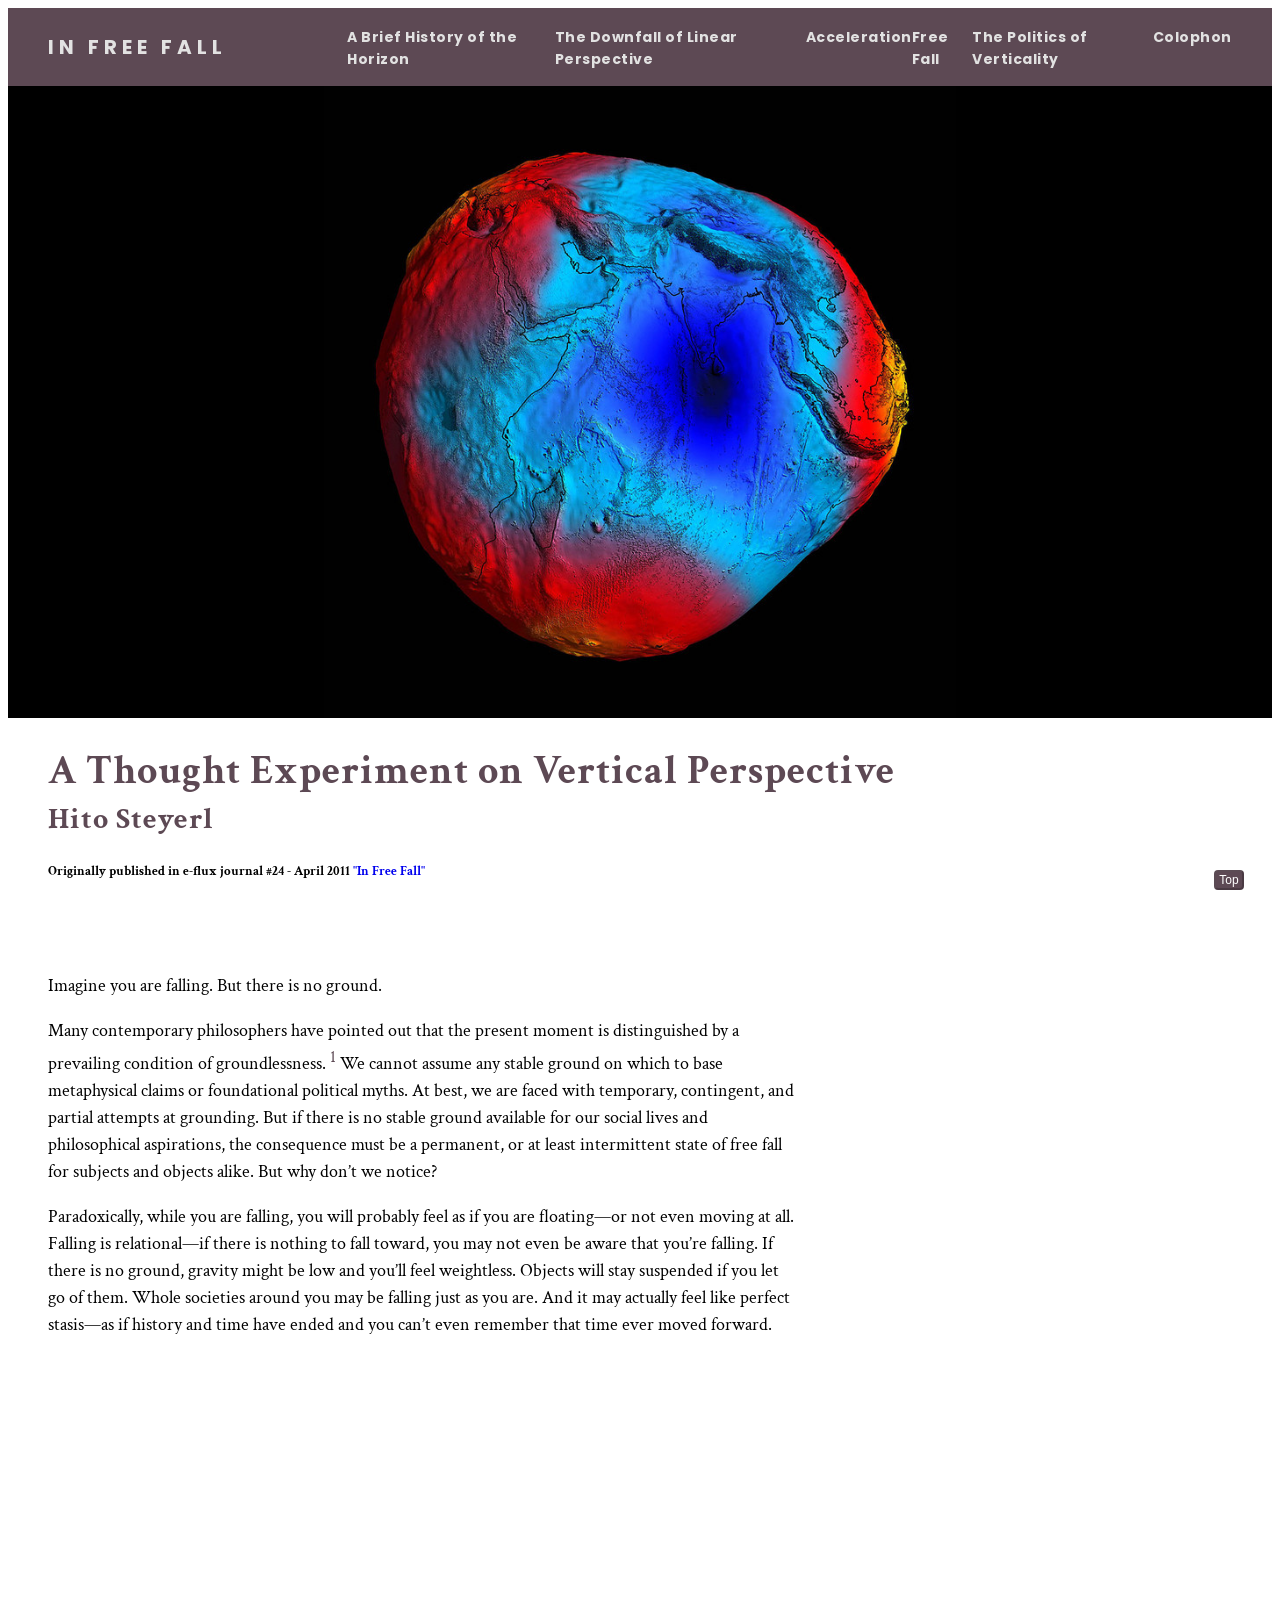
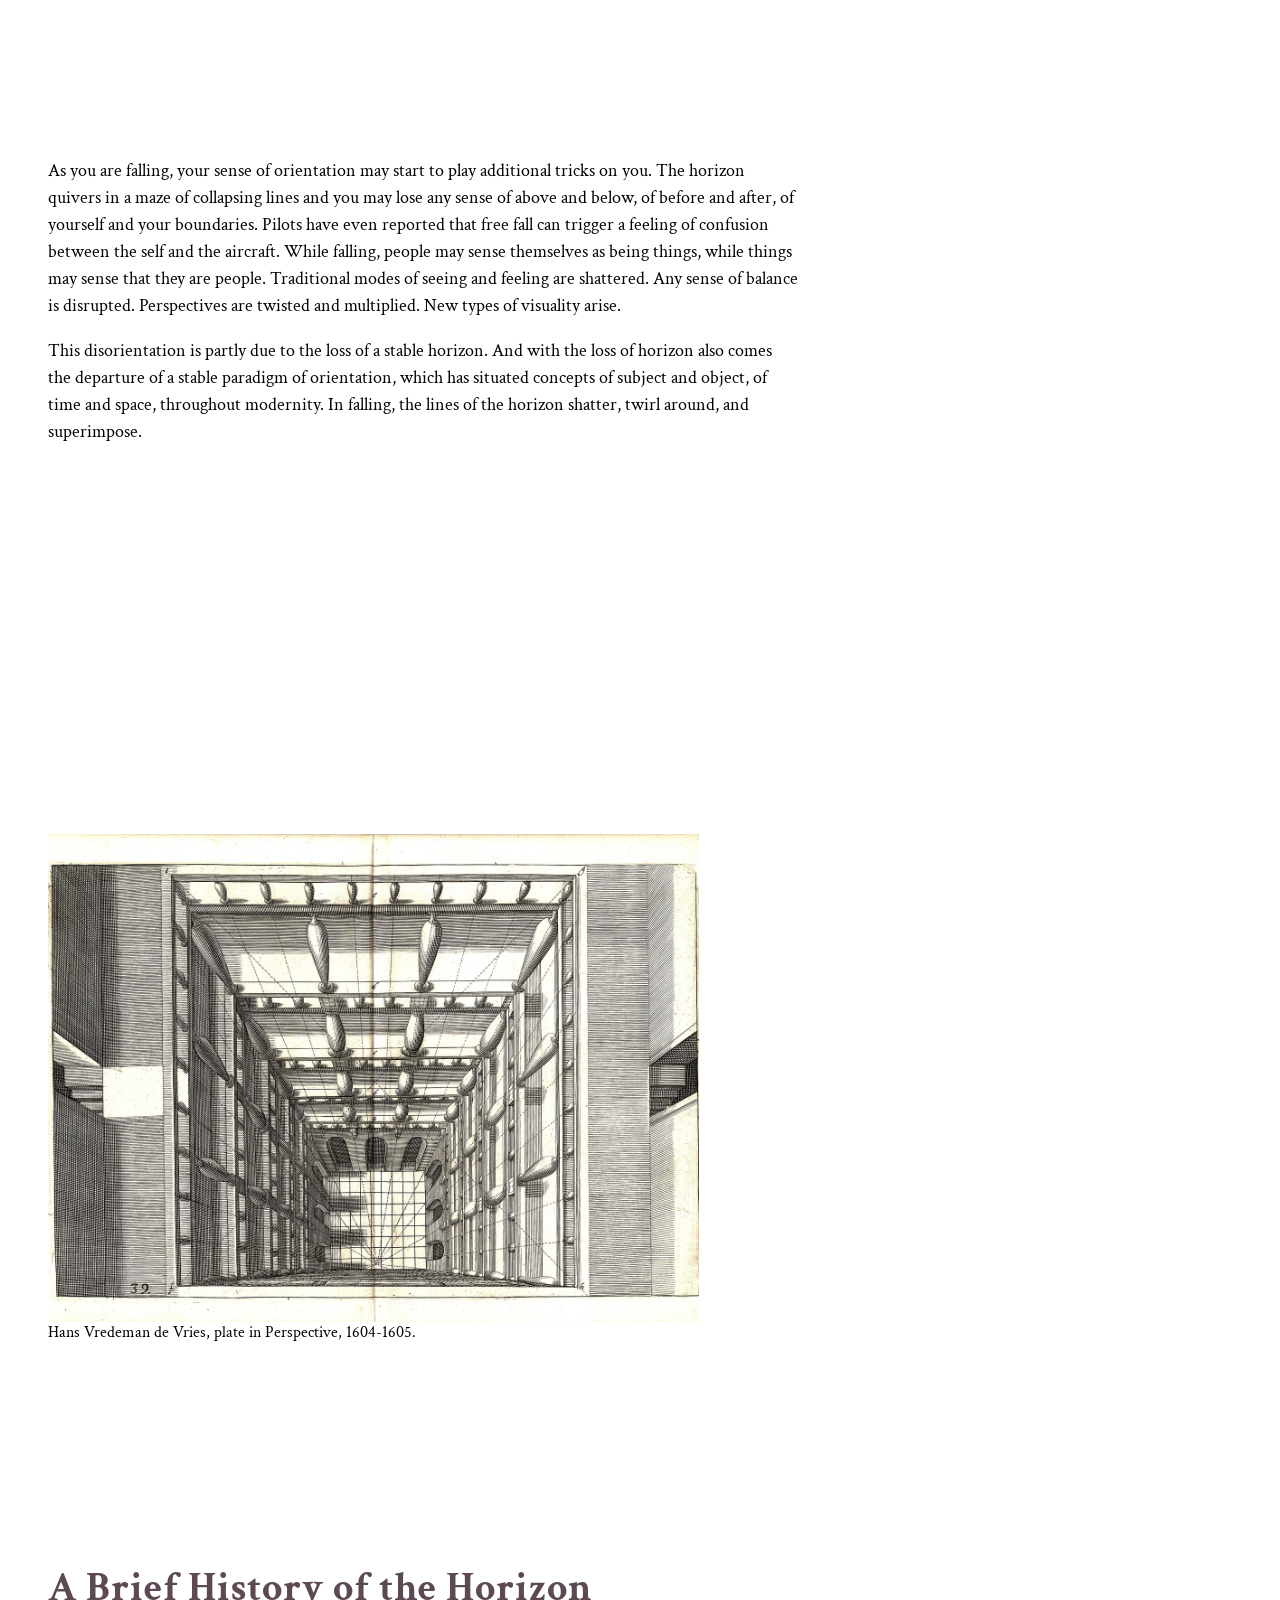
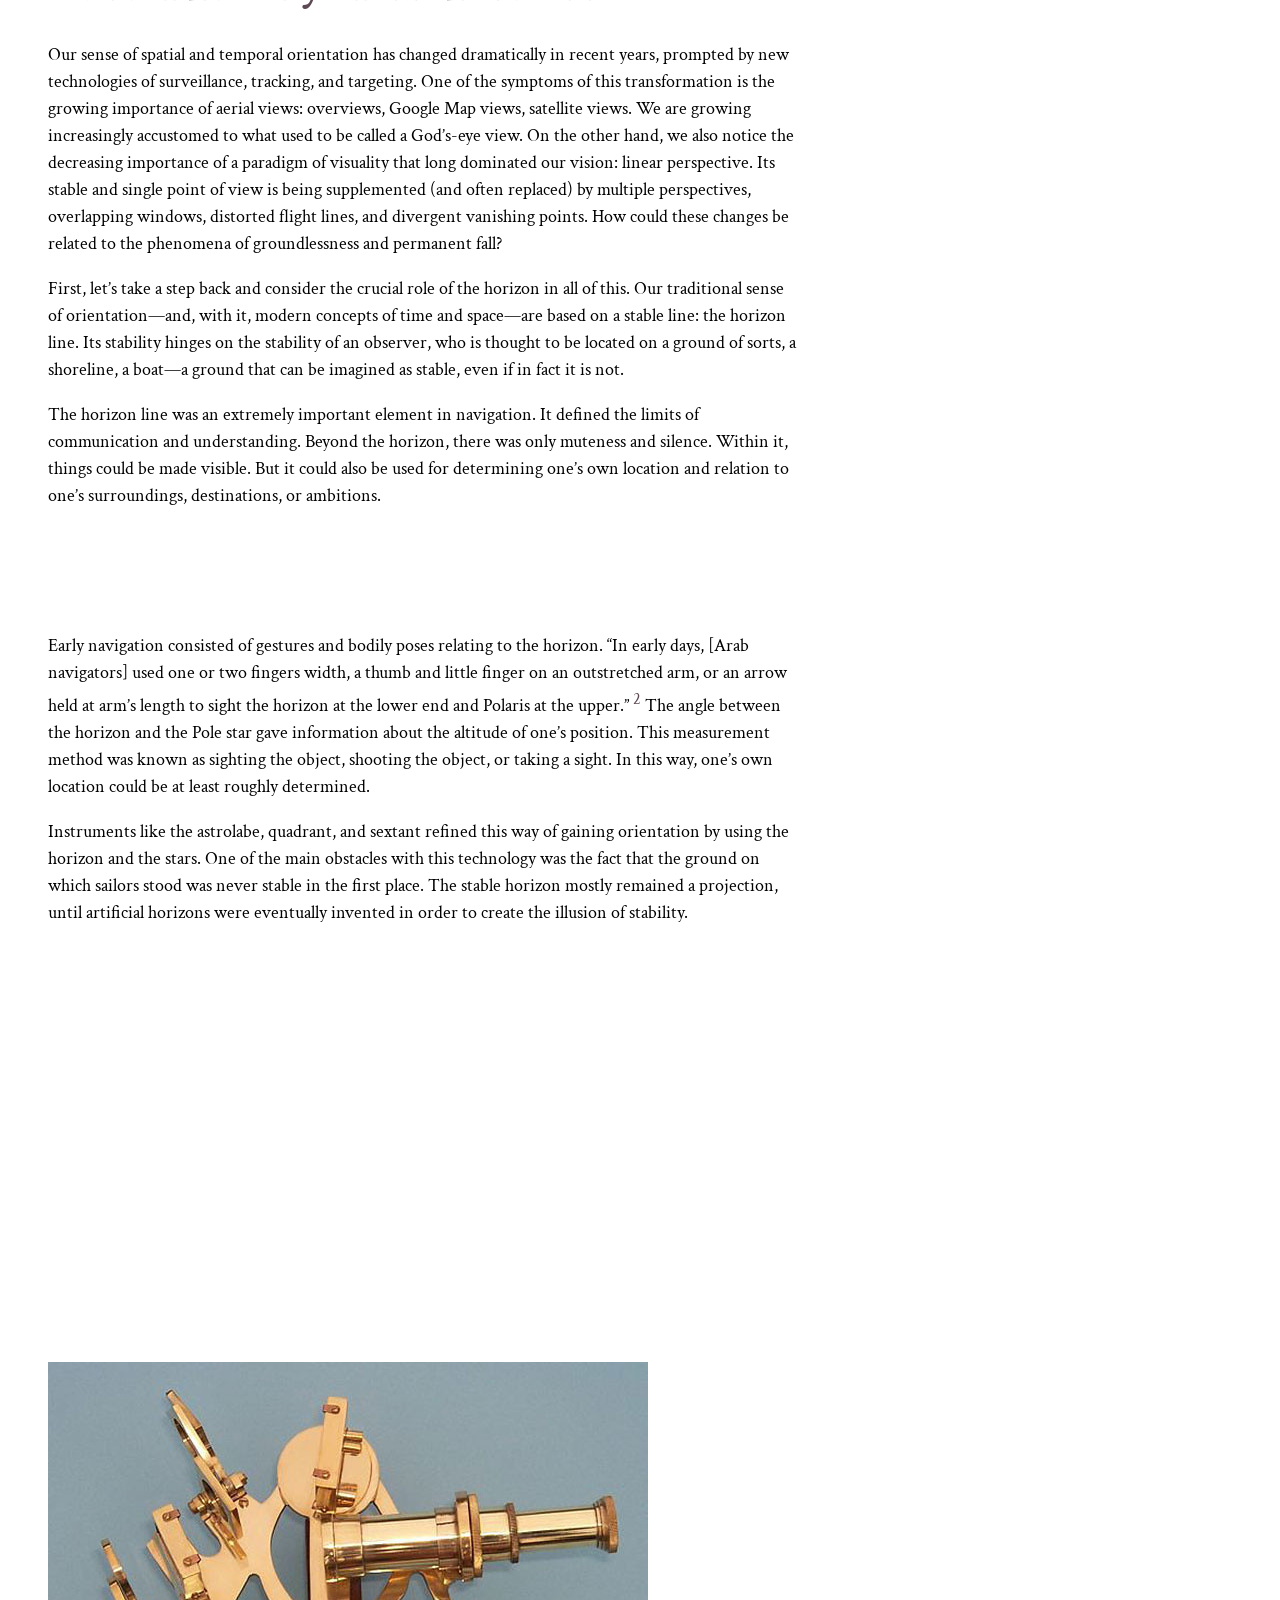
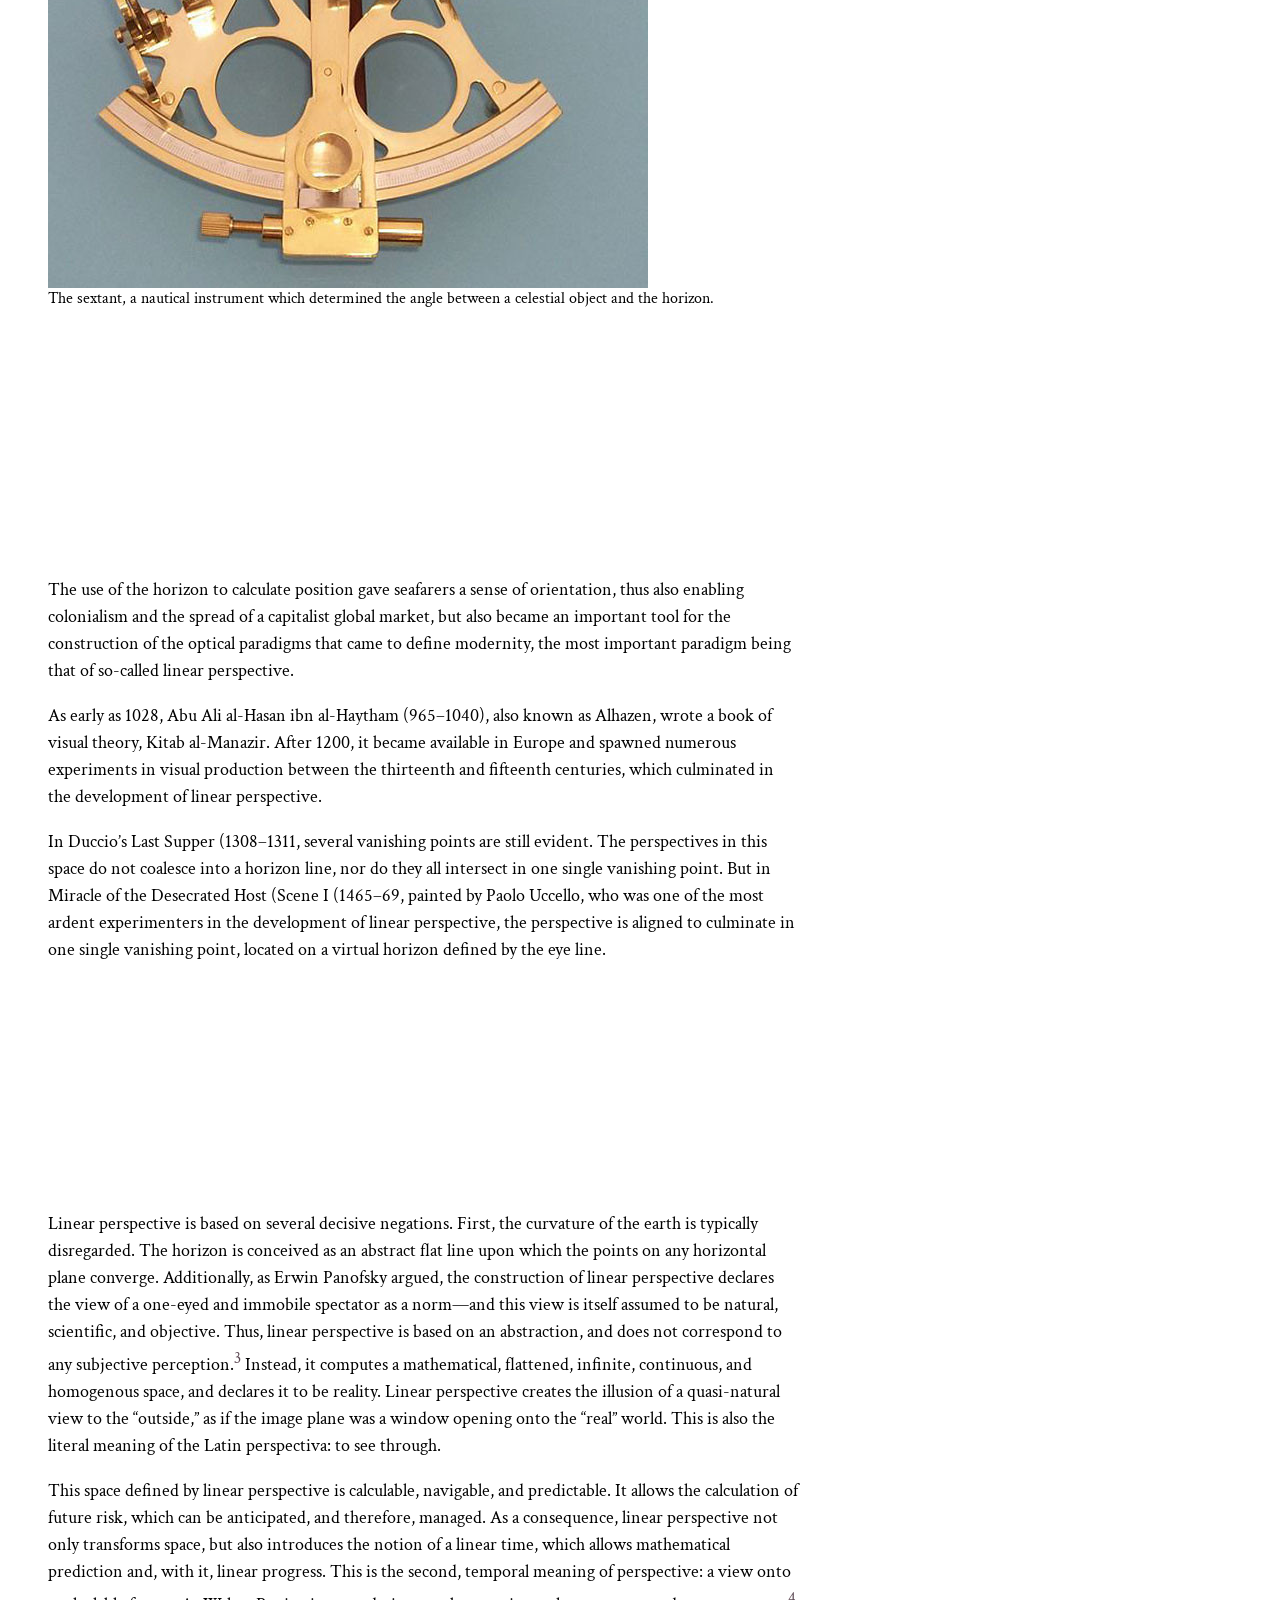
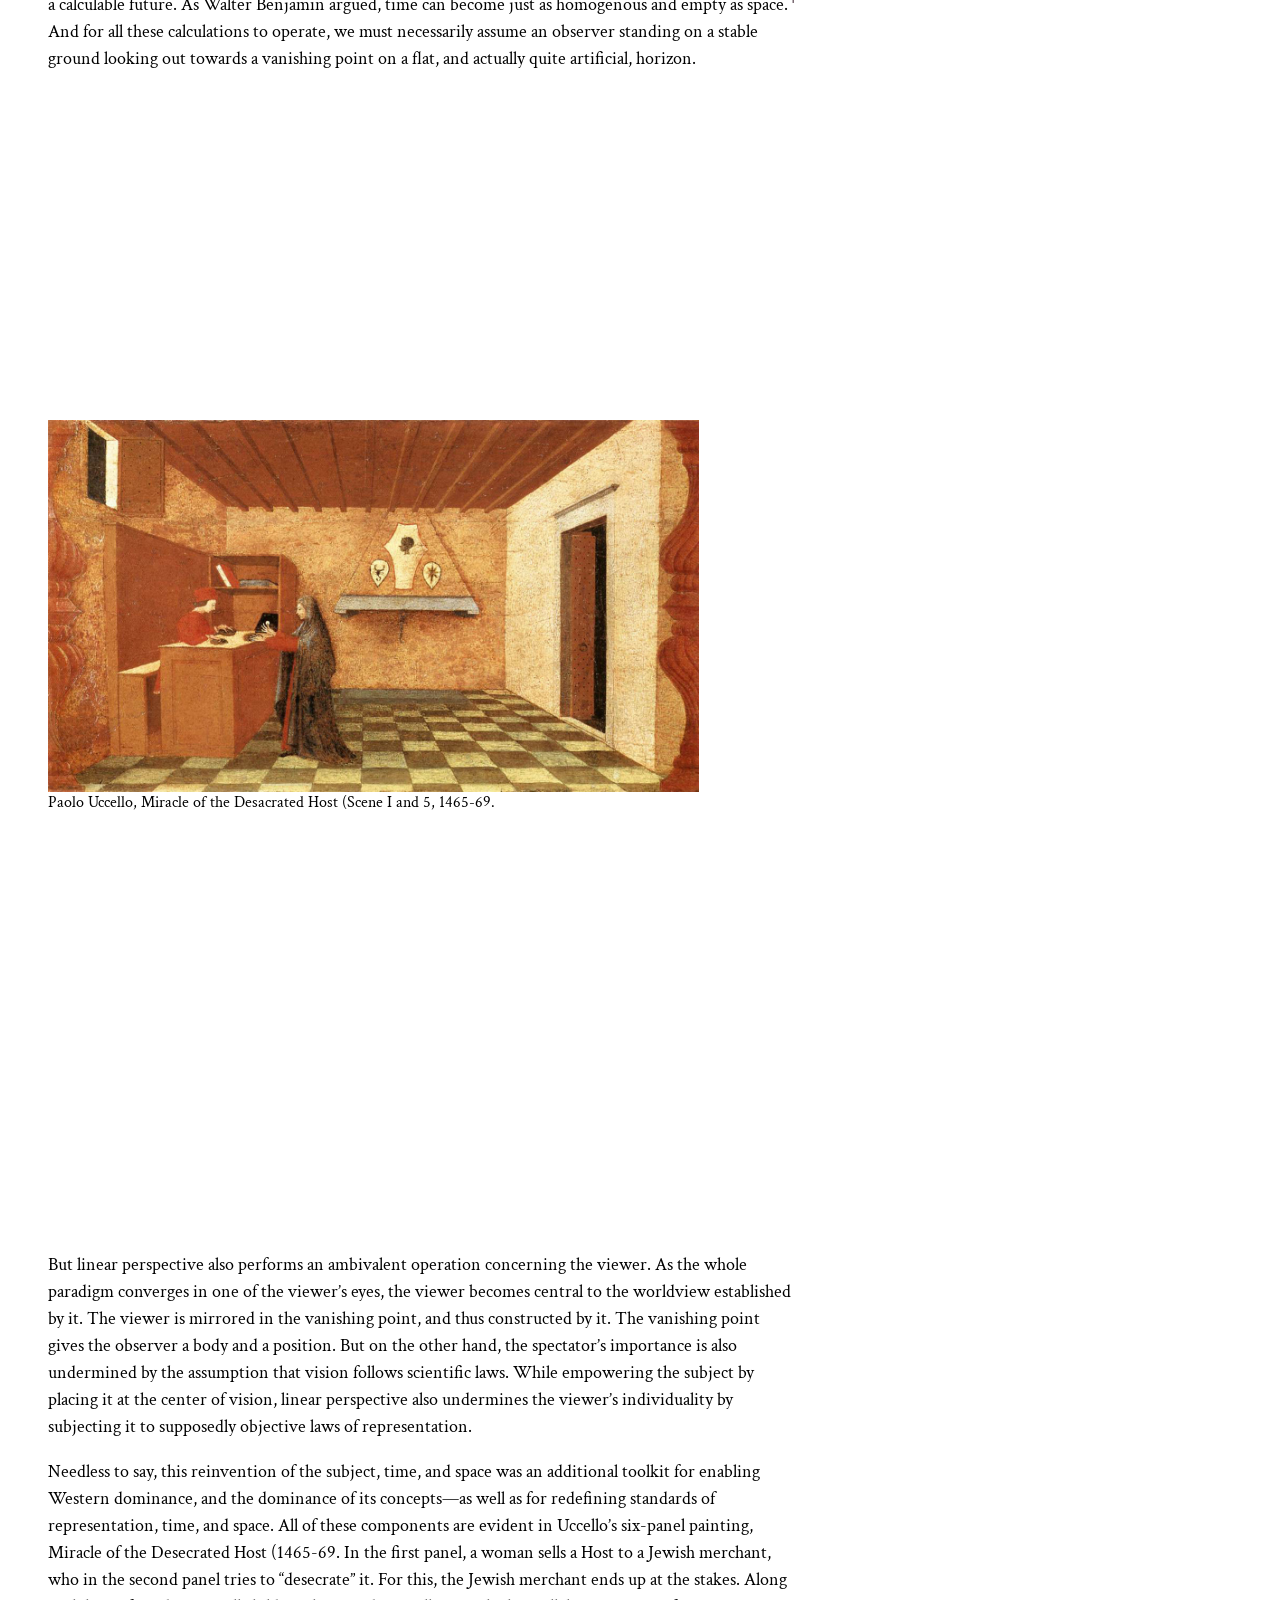
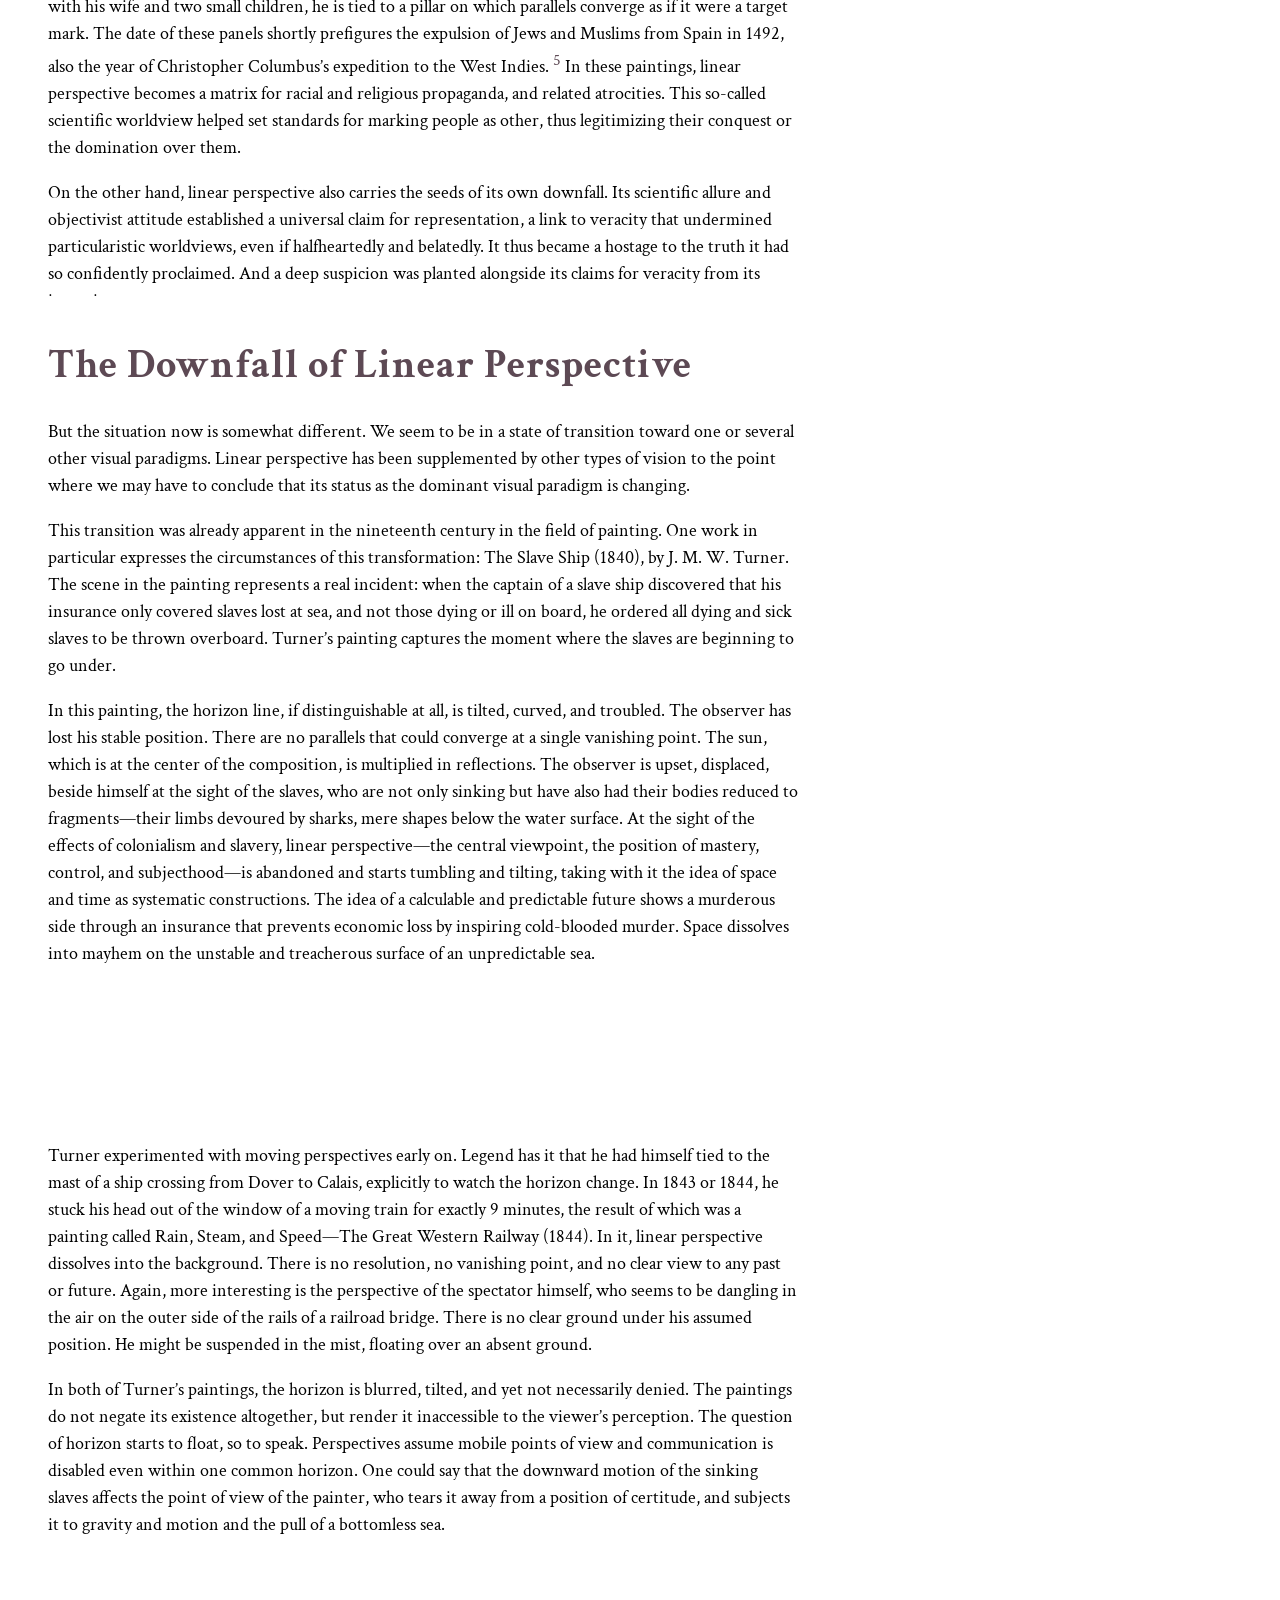
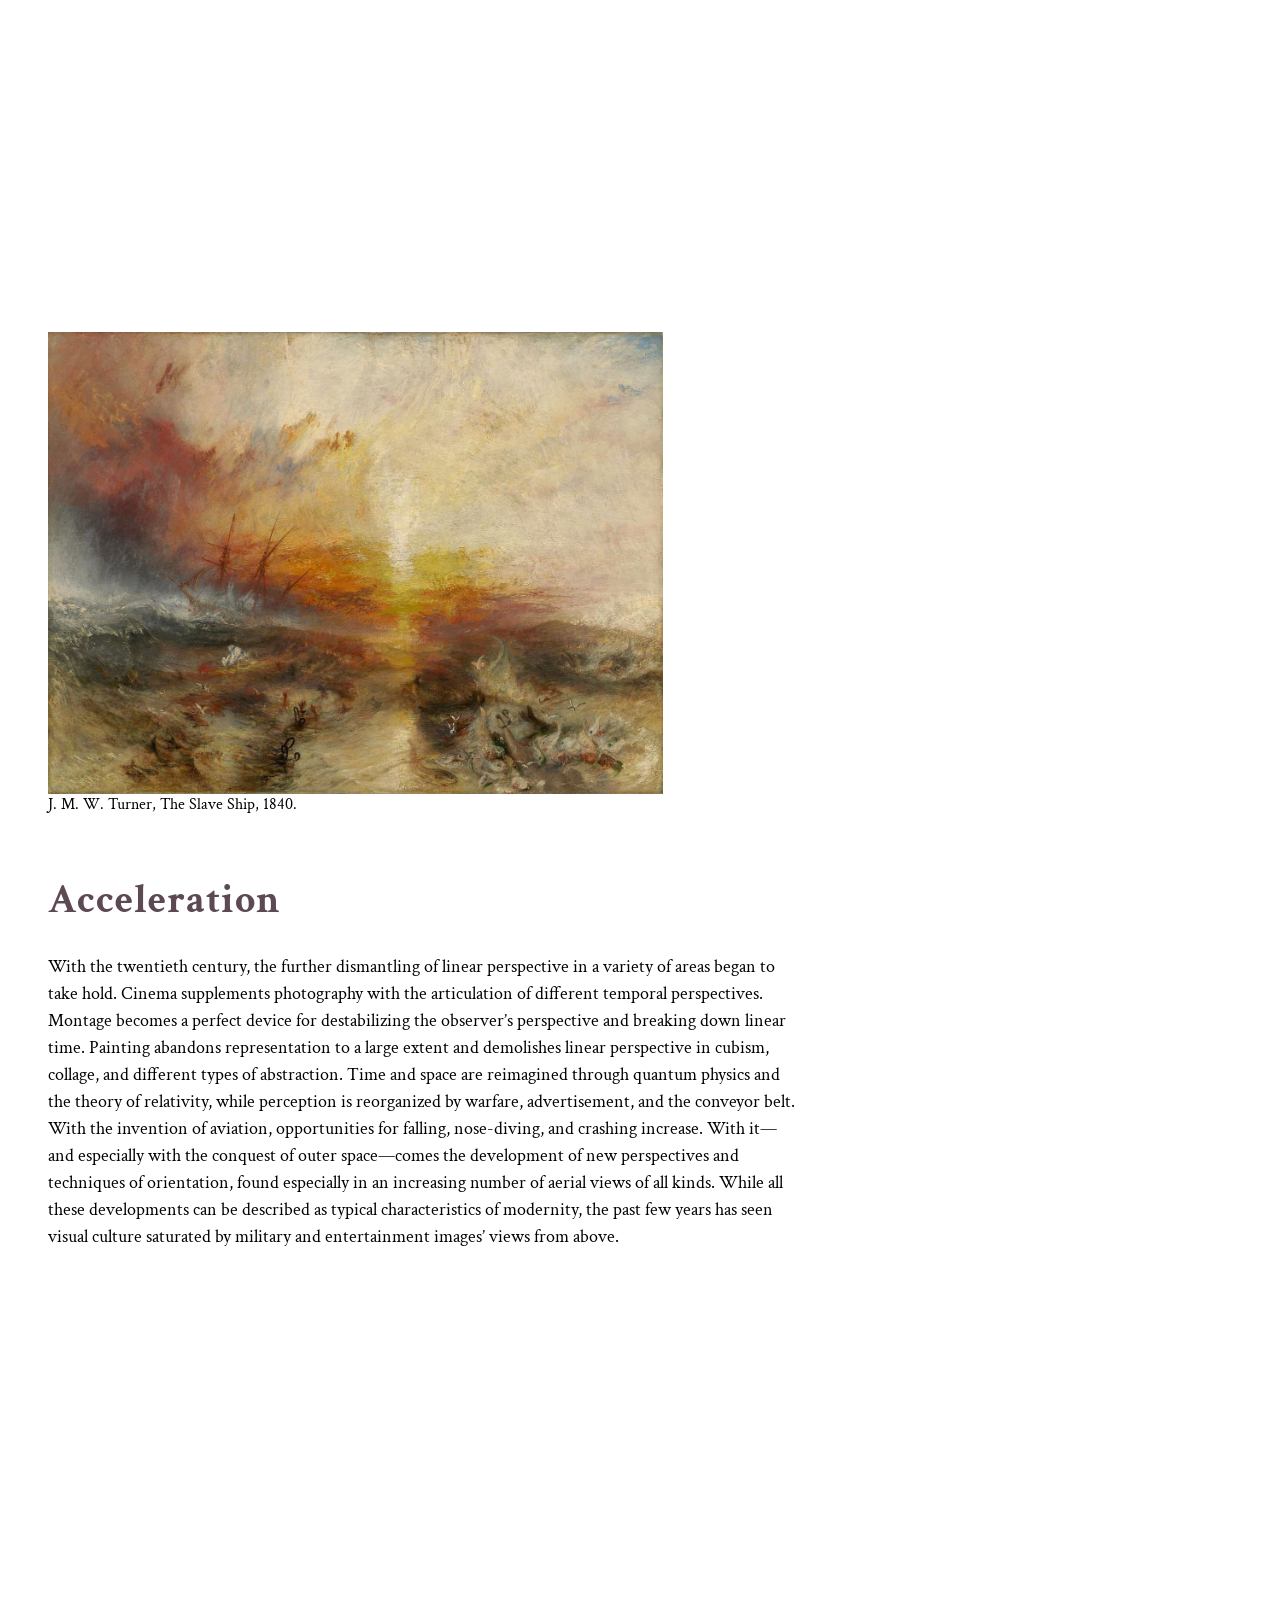
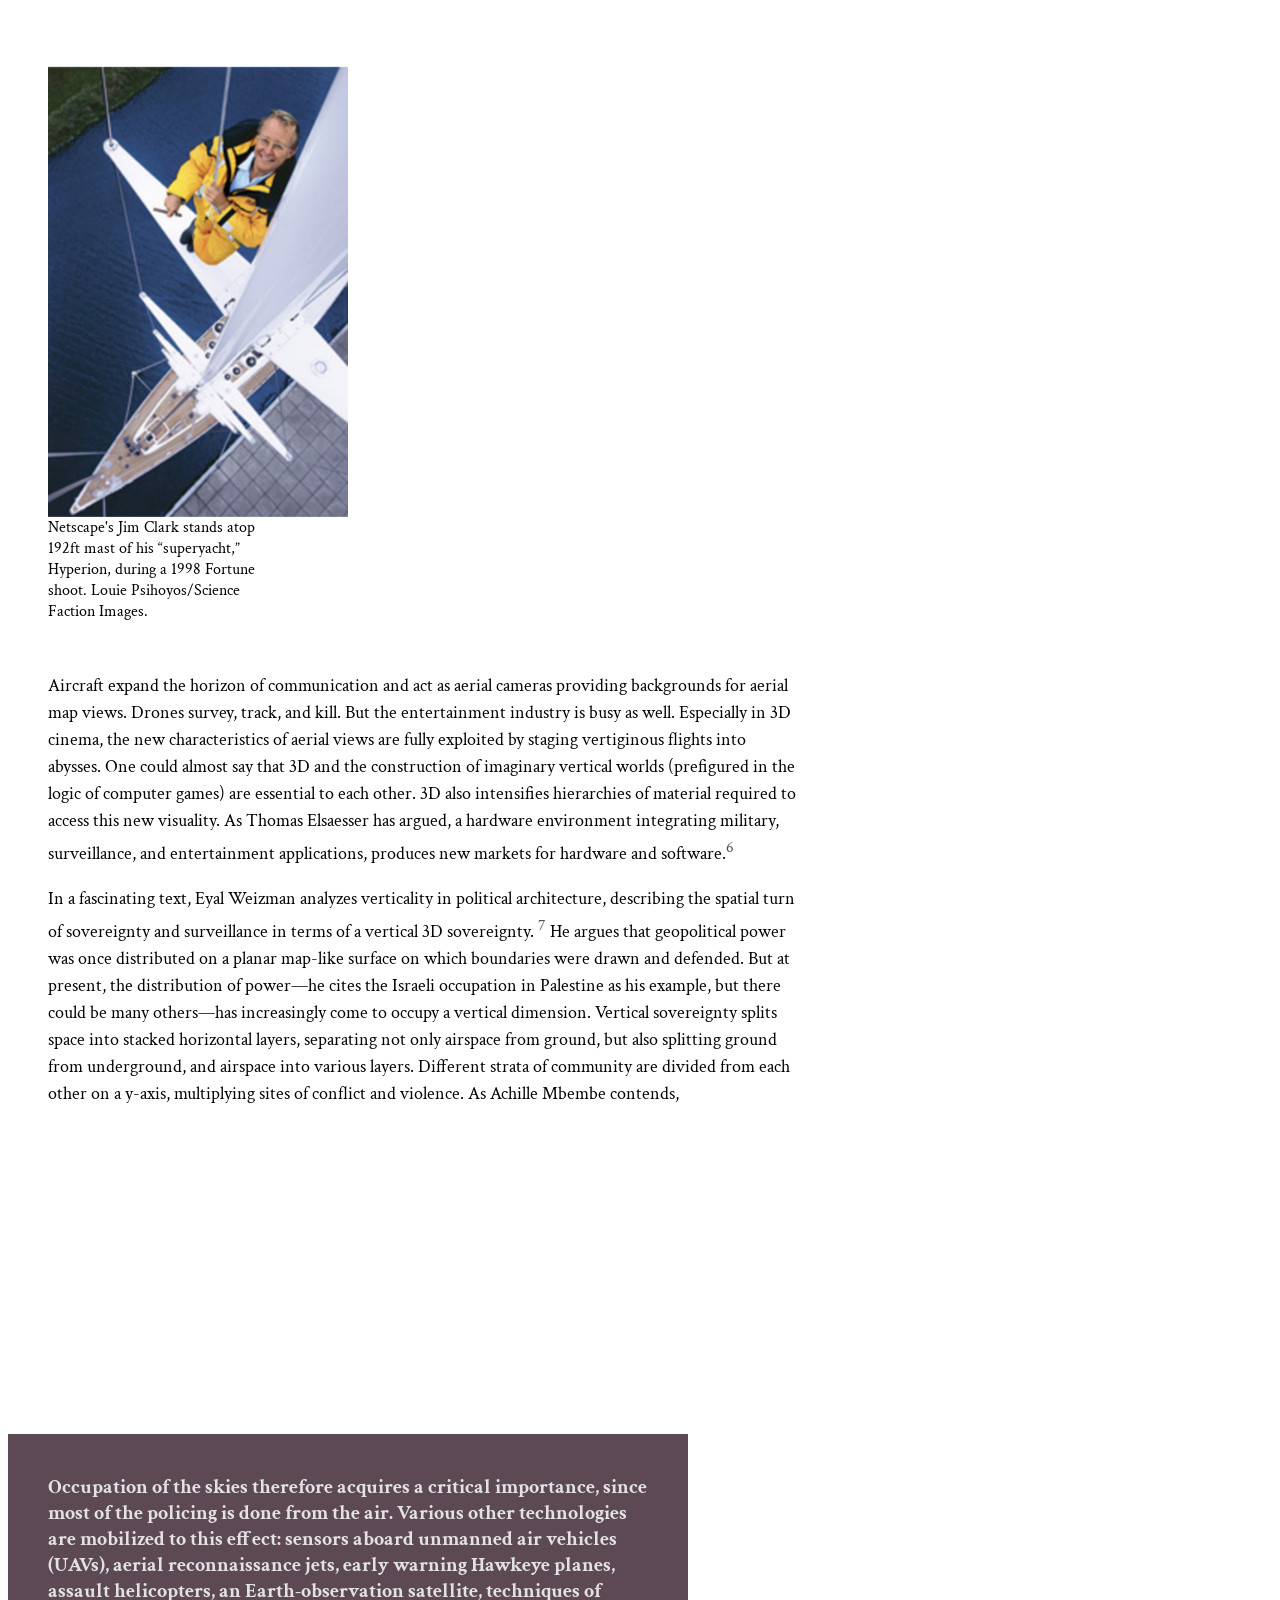
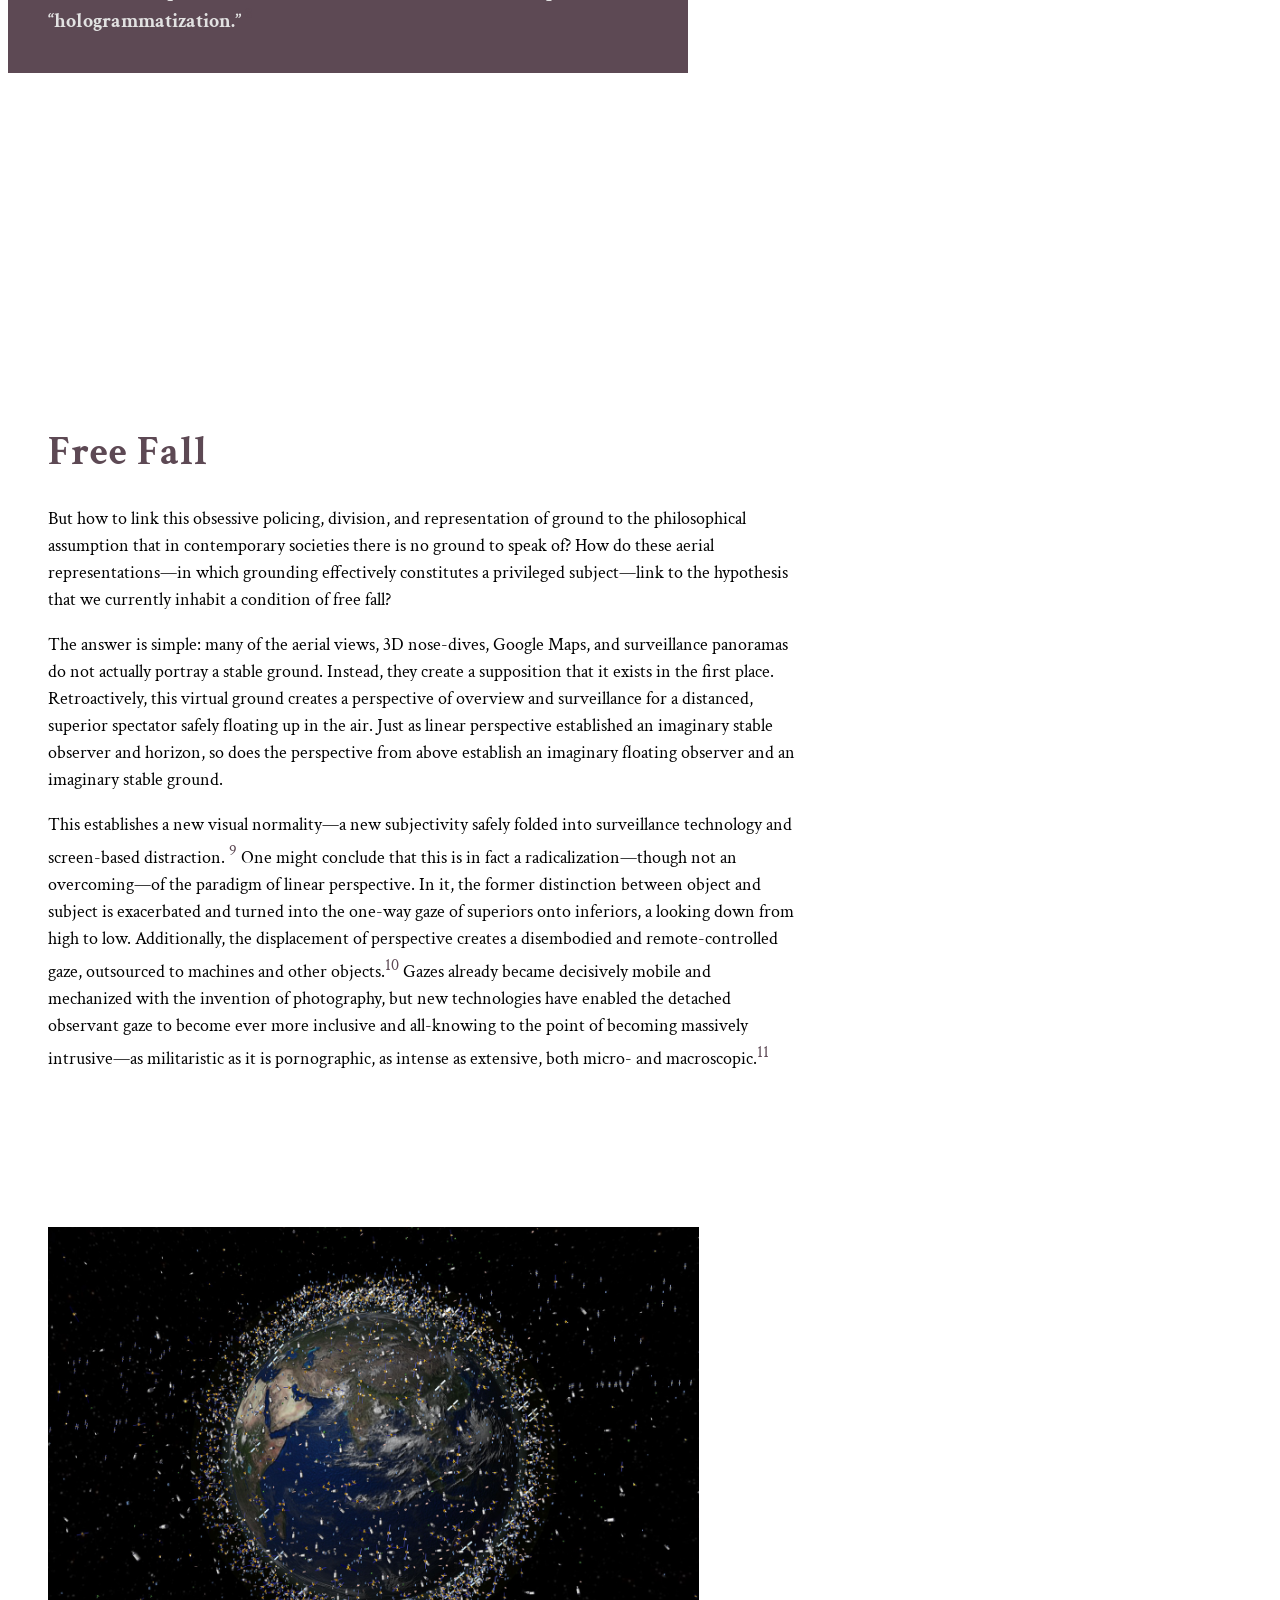
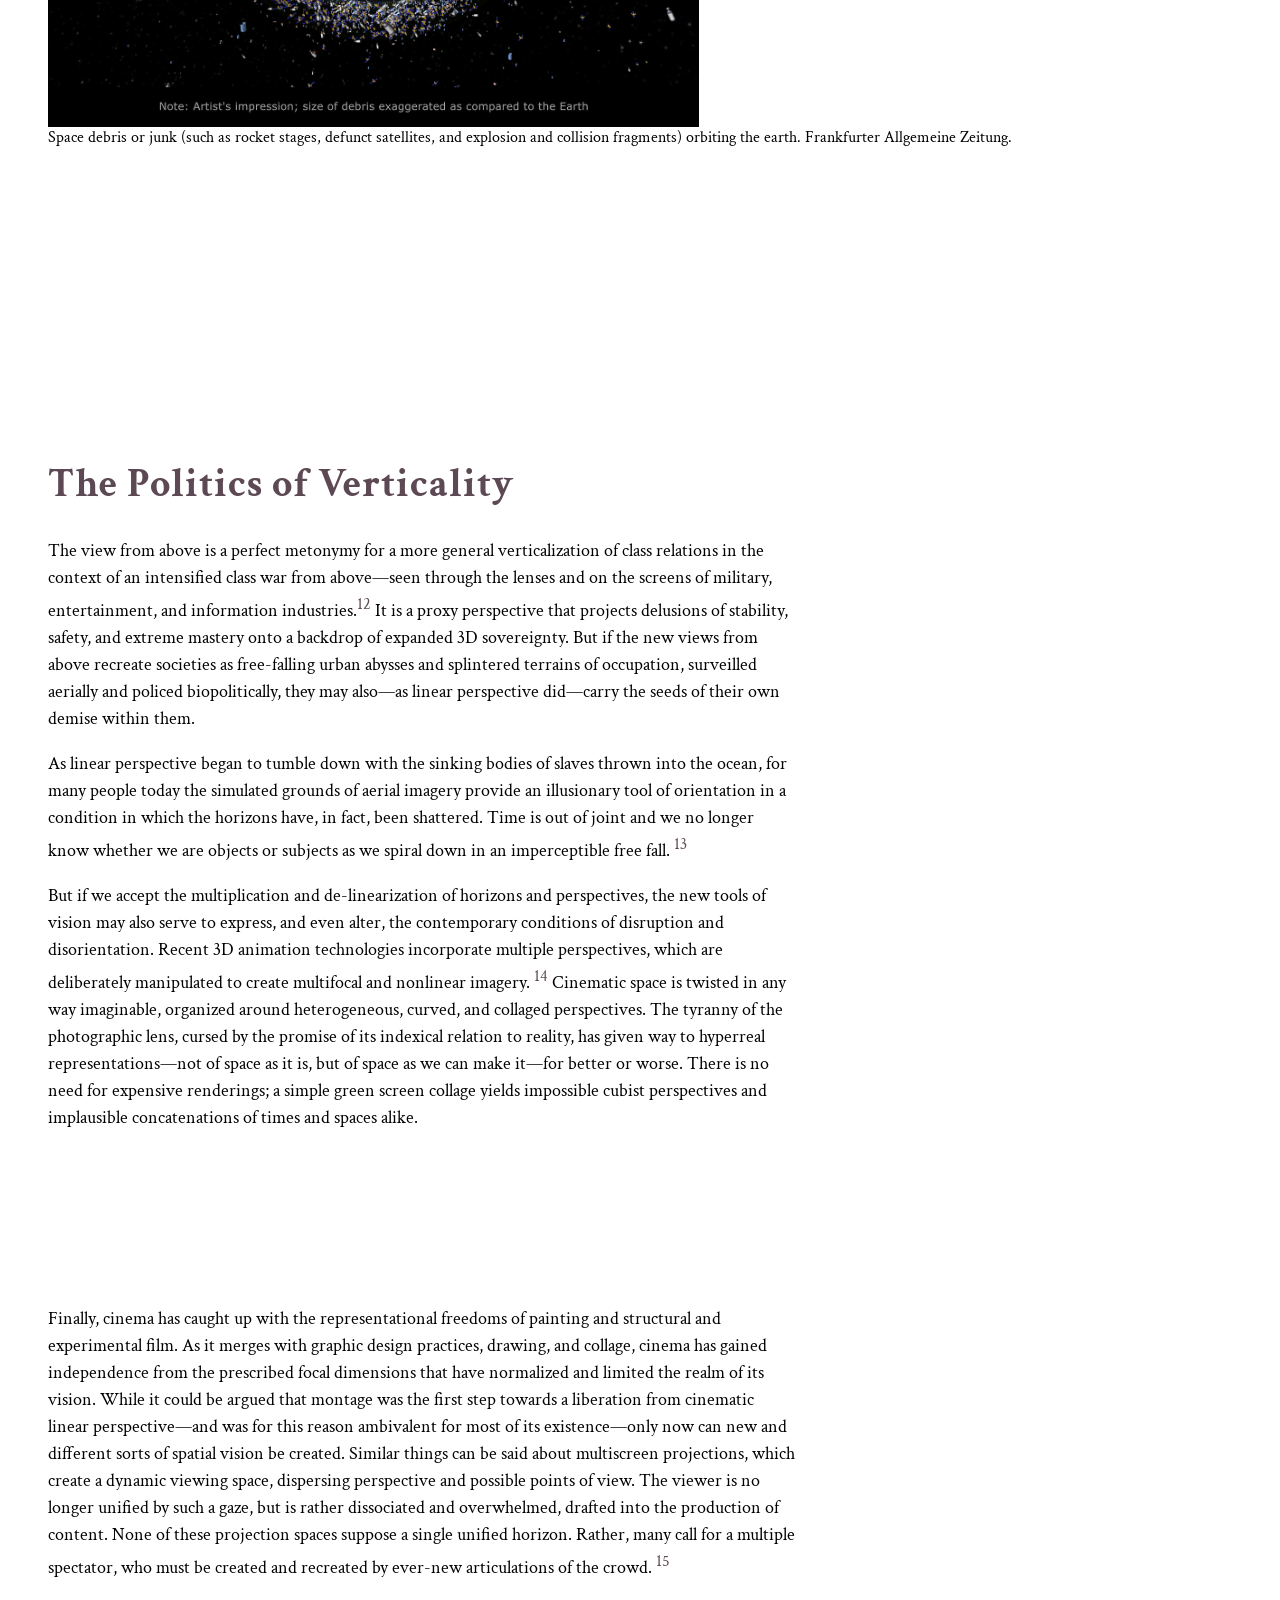
==== commit a773d009: "small edits and fixes" ====
--- a/index.html
+++ b/index.html
@@ -691,7 +691,7 @@
             </p>
         </div>
 
-        </div>
+
 
     </main>
     <button id="myBtn">
--- a/style.css
+++ b/style.css
@@ -73,7 +73,7 @@
   .nav-links {
     position: absolute;
     right: 0px;
-    height: 70vh;
+    height: 50vh;
     top: 6vh;
     padding-right: 10px;
     background-color: #5d4954;
@@ -161,16 +161,17 @@
 }
 
 .perspective {
-  width: 100%;
-  height: auto;
+  max-width: 100%;
+  max-height: auto;
   position: sticky;
   top: 8vh;
   padding-bottom: 10em;
   /* background: white; */
 }
 .drawingper {
-  width: 55%;
-  height: auto;
+  max-width: 55%;
+  max-height: 55%;
+  padding-top: 1em;
 }
 
 .sextant {
@@ -193,6 +194,7 @@
 .painting {
   width: 55%;
   height: auto;
+  padding-top: 1em;
 }
 
 .slave {
@@ -206,6 +208,7 @@
 .ship {
   width: 100%;
   height: auto;
+  padding-top: 2em;
 }
 
 .clark {
@@ -214,18 +217,20 @@
   width: 300px;
   height: auto;
   padding-right: 2em;
+  padding-top: 4px;
 }
 
 .spaceearth {
   width: 100%;
   height: 91%;
   position: sticky;
-  top: 7vh;
+  top: 8vh;
 }
 
 .spearth {
-  width: 54%;
-  height: auto;
+  width: 55%;
+  height: auto;
+  padding-top: 1em;
 }
 
 /* Titles */
@@ -233,7 +238,7 @@
 .titles {
   z-index: -1;
   position: sticky;
-  top: 7vh;
+  top: 8vh;
   height: 20%;
   background: white;
 }
@@ -284,7 +289,7 @@
   font-size: 20px;
   font-weight: bold;
   position: sticky;
-  top: 7vh;
+  top: 8vh;
   width: 600px;
   padding: 2em 2em 2em 2em;
   background: #5d4954;
@@ -292,121 +297,114 @@
   margin-bottom: 310px;
 }
 
-/* .footnotetitle {
-  position: sticky;
-  top: 7vh;
-  font-size: 25px;
-  background: white;
-} */
-
 .a1 p {
   font-size: 18px;
-  max-width: 950px;
+  max-width: 750px;
   margin-left: 40px;
   line-height: 1.5em;
 }
 
 .a1-2 p {
   font-size: 18px;
-  max-width: 950px;
+  max-width: 750px;
   margin-left: 40px;
   line-height: 1.5em;
 }
 
 .a2 p {
   font-size: 18px;
-  max-width: 950px;
+  max-width: 750px;
   margin-left: 40px;
   line-height: 1.5em;
 }
 
 .a2-2 p {
   font-size: 18px;
-  max-width: 950px;
+  max-width: 750px;
   margin-left: 40px;
   line-height: 1.5em;
 }
 
 .a2-3 p {
   font-size: 18px;
-  max-width: 950px;
+  max-width: 750px;
   margin-left: 40px;
   line-height: 1.5em;
 }
 
 .a2-4 p {
   font-size: 18px;
-  max-width: 950px;
+  max-width: 750px;
   margin-left: 40px;
   line-height: 1.5em;
 }
 
 .a2-5 p {
   font-size: 18px;
-  max-width: 950px;
+  max-width: 750px;
   margin-left: 40px;
   line-height: 1.5em;
 }
 
 .a3 p {
   font-size: 18px;
-  max-width: 950px;
+  max-width: 750px;
   margin-left: 40px;
   line-height: 1.5em;
 }
 
 .a3-2 p {
   font-size: 18px;
-  max-width: 950px;
+  max-width: 750px;
   margin-left: 40px;
   line-height: 1.5em;
 }
 
 .a4 p {
   font-size: 18px;
-  max-width: 950px;
+  max-width: 750px;
   margin-left: 40px;
   line-height: 1.5em;
 }
 
 .a4-2 p {
   font-size: 18px;
-  max-width: 950px;
+  max-width: 750px;
   margin-left: 40px;
   line-height: 1.5em;
 }
 
 .a5 p {
   font-size: 18px;
-  max-width: 950px;
+  max-width: 750px;
   margin-left: 40px;
   line-height: 1.5em;
 }
 
 .a6 p {
   font-size: 18px;
-  max-width: 950px;
+  max-width: 750px;
   margin-left: 40px;
   line-height: 1.5em;
 }
 
 .a6-2 p {
   font-size: 18px;
-  max-width: 950px;
+  max-width: 750px;
   margin-left: 40px;
   line-height: 1.5em;
 }
 
 .a6-3 p {
   font-size: 18px;
-  max-width: 950px;
+  max-width: 750px;
   margin-left: 40px;
   line-height: 1.5em;
 }
 
 .a7 p {
   font-size: 18px;
-  max-width: 950px;
+  max-width: 55%;
   margin-left: 40px;
   line-height: 1.5em;
 }
@@ -414,21 +412,21 @@
 .a8 p {
   font-size: 14px;
   background: white;
-  max-width: 600px;
+  max-width: 55%;
   padding-left: 30px;
 }
 
 .a8-2 p {
   font-size: 14px;
   background: white;
-  max-width: 600px;
+  max-width: 55%;
   padding-left: 30px;
 }
 
 .a8-3 p {
   font-size: 14px;
   background: white;
-  max-width: 600px;
+  max-width: 55%;
   padding-left: 30px;
 }
 
@@ -440,180 +438,183 @@
   width: 100%;
   height: 87%;
   position: sticky;
+  top: 8vh;
+  background: white;
+}
+
+.a1-2 {
+  padding-top: 1em;
+  width: 100%;
+  height: 75%;
+  position: sticky;
+  top: 8vh;
+  background: white;
+  /* width: 100%;
+  height: 75%;
+  position: sticky;
+  top: 8vh;
+  background: white;
+  padding-top: 1em;
+  padding-bottom: 15em; */
+}
+
+.a2 {
+  padding-top: 1em;
+  width: 100%;
+  height: 75%;
+  position: sticky;
+  top: 8vh;
+  background: white;
+}
+
+.a2-2 {
+  padding-top: 1em;
+  width: 100%;
+  height: 81%;
+  position: sticky;
+  top: 8vh;
+  background: white;
+}
+
+.a2-3 {
+  padding-top: 1em;
+  width: 100%;
+  height: 70%;
+  position: sticky;
+  top: 8vh;
+  background: white;
+}
+
+.a2-4 {
+  padding-top: 1em;
+  width: 100%;
+  height: 90%;
+  position: sticky;
+  top: 8vh;
+  background: white;
+}
+
+.a2-5 {
+  padding-top: 1em;
+  width: 100%;
+  height: 75%;
+  position: sticky;
+  top: 8vh;
+  background: white;
+}
+
+.a3 {
+  padding-top: 1em;
+  width: 100%;
+  height: 90%;
+  position: sticky;
+  top: 8vh;
+  background: white;
+}
+
+.a3-2 {
+  padding-top: 1em;
+  width: 100%;
+  height: 86%;
+  position: sticky;
+  top: 8vh;
+  background: white;
+}
+
+.a4 {
+  padding-top: 1em;
+  width: 100%;
+  height: 90%;
+  position: sticky;
+  top: 8vh;
+  background: white;
+}
+
+.a4-2 {
+  padding-top: 1em;
+  width: 100%;
+  height: 86%;
+  position: sticky;
+  top: 8vh;
+  background: white;
+}
+
+.a5 {
+  padding-top: 1em;
+  width: 100%;
+  height: 90%;
+  position: sticky;
+  top: 8vh;
+  background: white;
+}
+
+.a6 {
+  padding-top: 1em;
+  width: 100%;
+  height: 95%;
+  position: sticky;
+  top: 8vh;
+  background: white;
+}
+
+.a6-2 {
+  padding-top: 1em;
+  width: 100%;
+  height: 95%;
+  position: sticky;
+  top: 8vh;
+  background: white;
+}
+
+.a6-3 {
+  padding-top: 1em;
+  width: 100%;
+  height: 70%;
+  position: sticky;
+  top: 8vh;
+  background: white;
+}
+
+.a7 {
+  width: 72%;
+  height: 86%;
+  position: sticky;
+  top: 8vh;
+  background: white;
+  padding-top: 1em;
+}
+.afoot {
+  position: sticky;
   top: 7vh;
   background: white;
 }
-
-.a1-2 {
-  width: 100%;
-  height: 75%;
+.a8 {
+  width: 72%;
+  height: 86%;
+  position: sticky;
+  top: 8vh;
+  background: white;
+  padding-top: 1em;
+}
+
+.a8-2 {
+  width: 72%;
+  height: 86%;
+  position: sticky;
+  top: 8vh;
+  background: white;
+  padding-top: 1em;
+}
+
+.a8-3 {
+  width: 72%;
+  height: 100%;
   position: sticky;
   top: 7vh;
   background: white;
   padding-top: 1em;
-  padding-bottom: 15em;
-}
-
-.a2 {
-  padding-top: 1em;
-  width: 100%;
-  height: 75%;
-  position: sticky;
-  top: 7vh;
-  background: white;
-}
-
-.a2-2 {
-  padding-top: 1em;
-  width: 100%;
-  height: 81%;
-  position: sticky;
-  top: 8vh;
-  background: white;
-}
-
-.a2-3 {
-  padding-top: 1em;
-  width: 100%;
-  height: 70%;
-  position: sticky;
-  top: 7vh;
-  background: white;
-}
-
-.a2-4 {
-  padding-top: 1em;
-  width: 100%;
-  height: 90%;
-  position: sticky;
-  top: 7vh;
-  background: white;
-}
-
-.a2-5 {
-  padding-top: 1em;
-  width: 100%;
-  height: 75%;
-  position: sticky;
-  top: 7vh;
-  background: white;
-}
-
-.a3 {
-  padding-top: 1em;
-  width: 100%;
-  height: 90%;
-  position: sticky;
-  top: 7vh;
-  background: white;
-}
-
-.a3-2 {
-  padding-top: 1em;
-  width: 100%;
-  height: 86%;
-  position: sticky;
-  top: 7vh;
-  background: white;
-}
-
-.a4 {
-  padding-top: 1em;
-  width: 100%;
-  height: 90%;
-  position: sticky;
-  top: 7vh;
-  background: white;
-}
-
-.a4-2 {
-  padding-top: 1em;
-  width: 100%;
-  height: 86%;
-  position: sticky;
-  top: 7vh;
-  background: white;
-}
-
-.a5 {
-  padding-top: 1em;
-  width: 100%;
-  height: 90%;
-  position: sticky;
-  top: 7vh;
-  background: white;
-}
-
-.a6 {
-  padding-top: 1em;
-  width: 100%;
-  height: 95%;
-  position: sticky;
-  top: 7vh;
-  background: white;
-}
-
-.a6-2 {
-  padding-top: 1em;
-  width: 100%;
-  height: 95%;
-  position: sticky;
-  top: 7vh;
-  background: white;
-}
-
-.a6-3 {
-  padding-top: 1em;
-  width: 100%;
-  height: 70%;
-  position: sticky;
-  top: 7vh;
-  background: white;
-}
-
-.a7 {
-  width: 600px;
-  height: 86%;
-  position: sticky;
-  top: 7vh;
-  background: white;
-  padding-top: 1em;
-  padding-right: 100%;
-}
-.afoot {
-  position: sticky;
-  top: 7vh;
-  background: white;
-}
-.a8 {
-  width: 600px;
-  height: 86%;
-  position: sticky;
-  top: 7vh;
-  background: white;
-  padding-top: 1em;
-  padding-right: 100%;
-}
-
-.a8-2 {
-  width: 600px;
-  height: 86%;
-  position: sticky;
-  top: 7vh;
-  background: white;
-  padding-top: 1em;
-  padding-right: 100%;
-}
-
-.a8-3 {
-  width: 600px;
-  height: 108%;
-  position: sticky;
-  top: 7vh;
-  background: white;
-  padding-top: 1em;
-  padding-right: 100%;
-}
+}
+
 /*On Hover Color Change*/
 #myBtn:hover {
   background-color: rgb(226, 226, 226);
